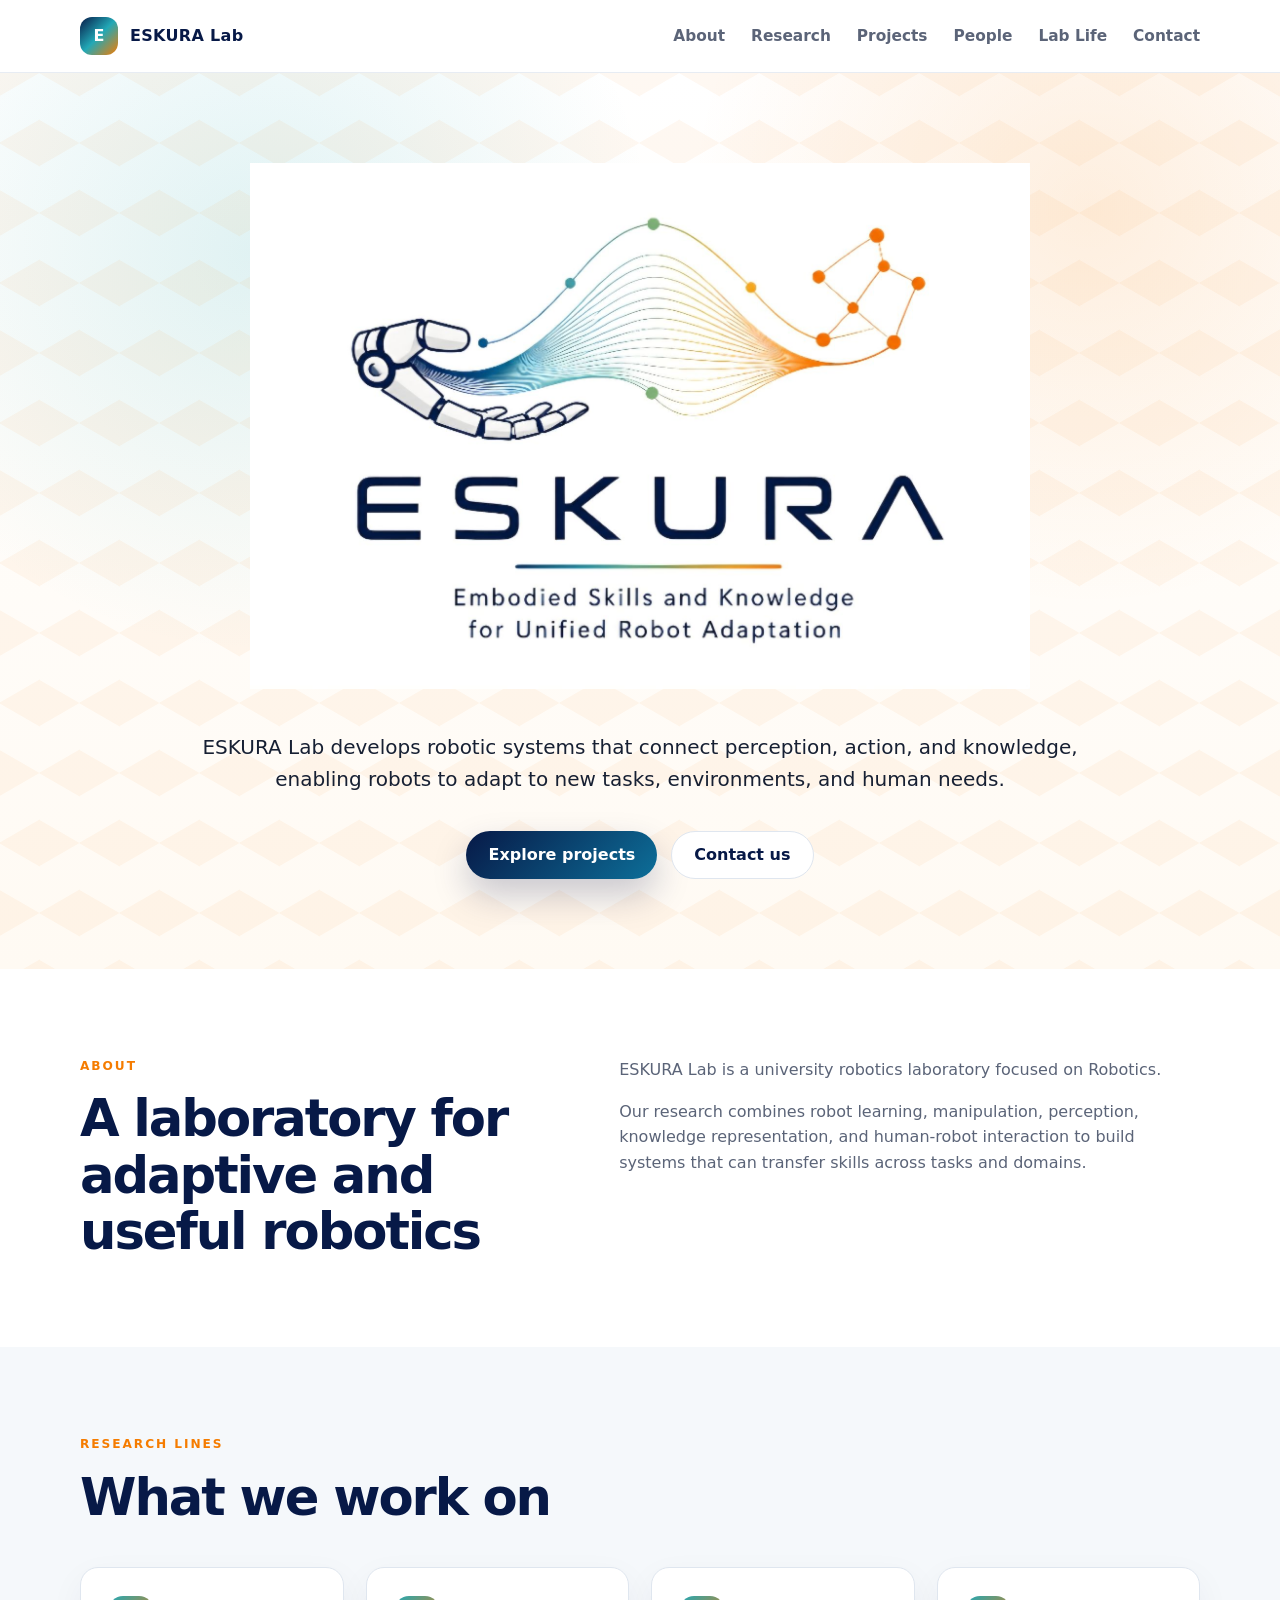
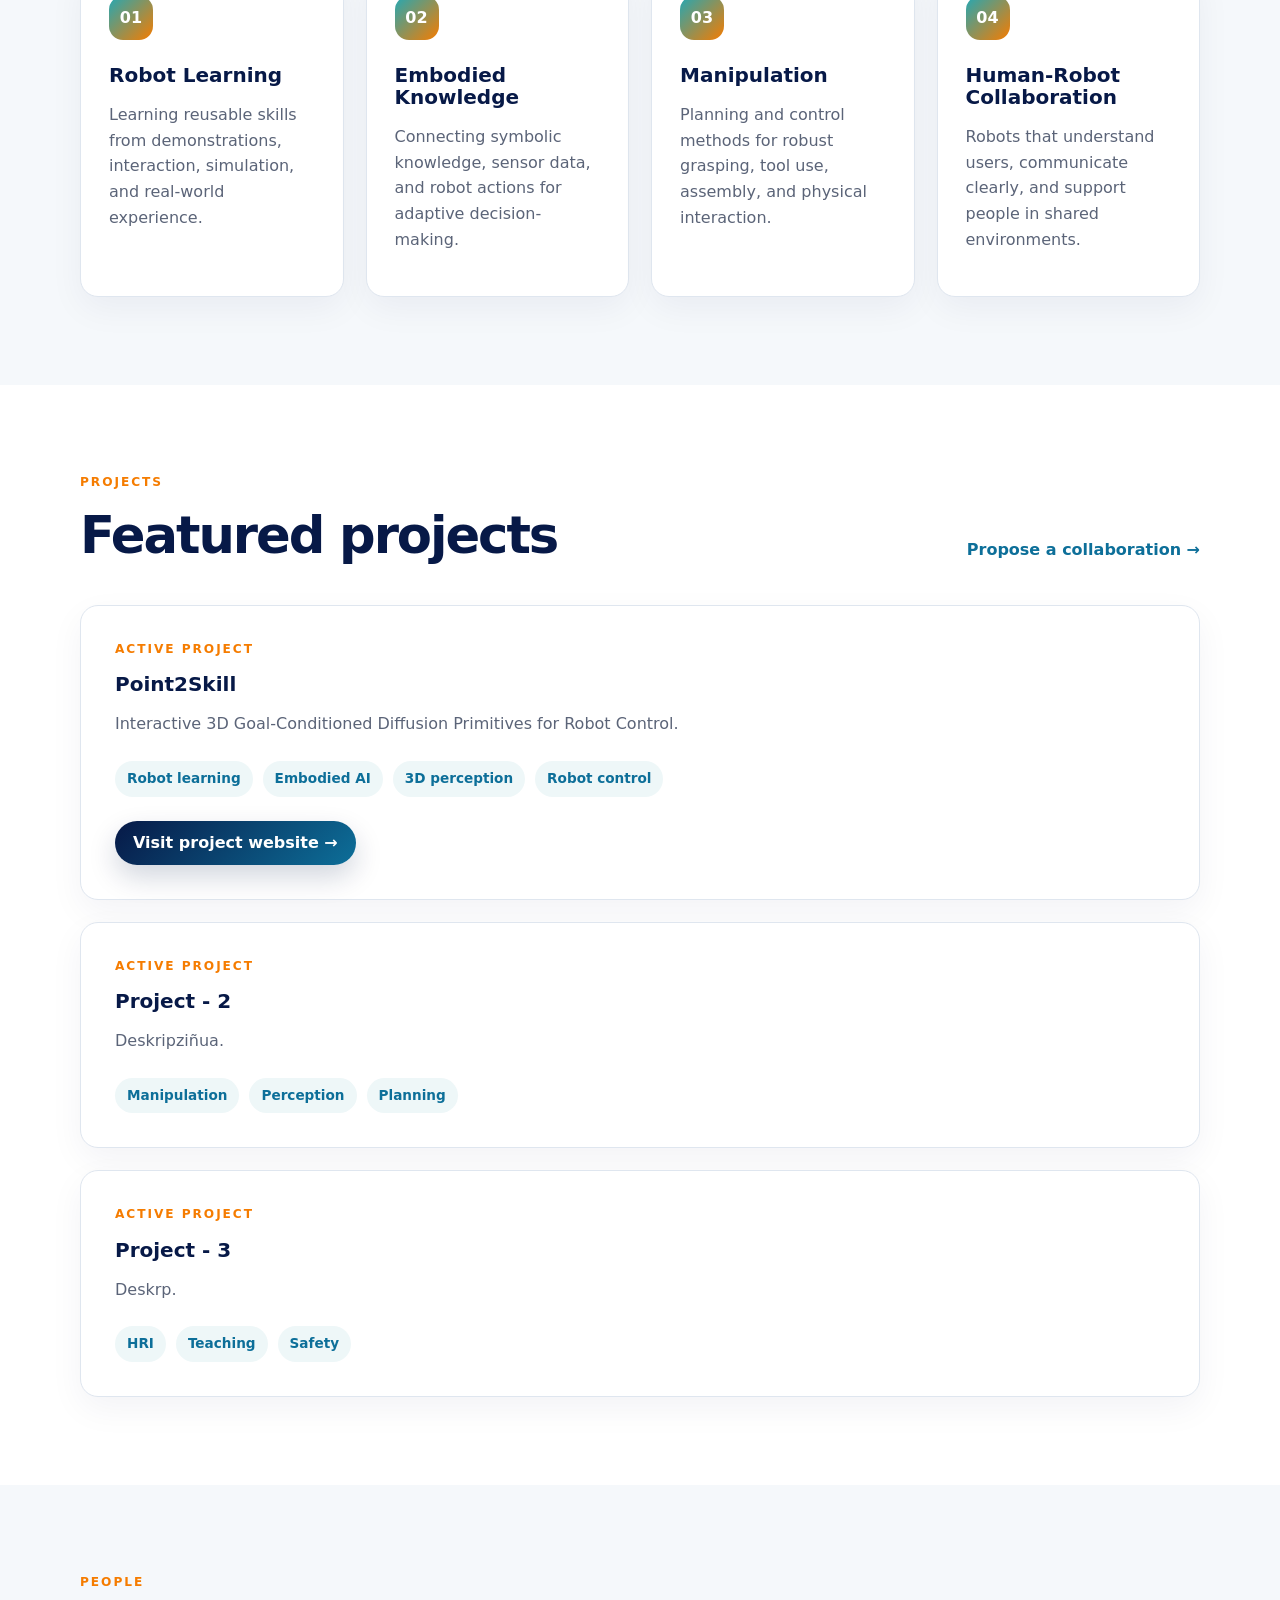
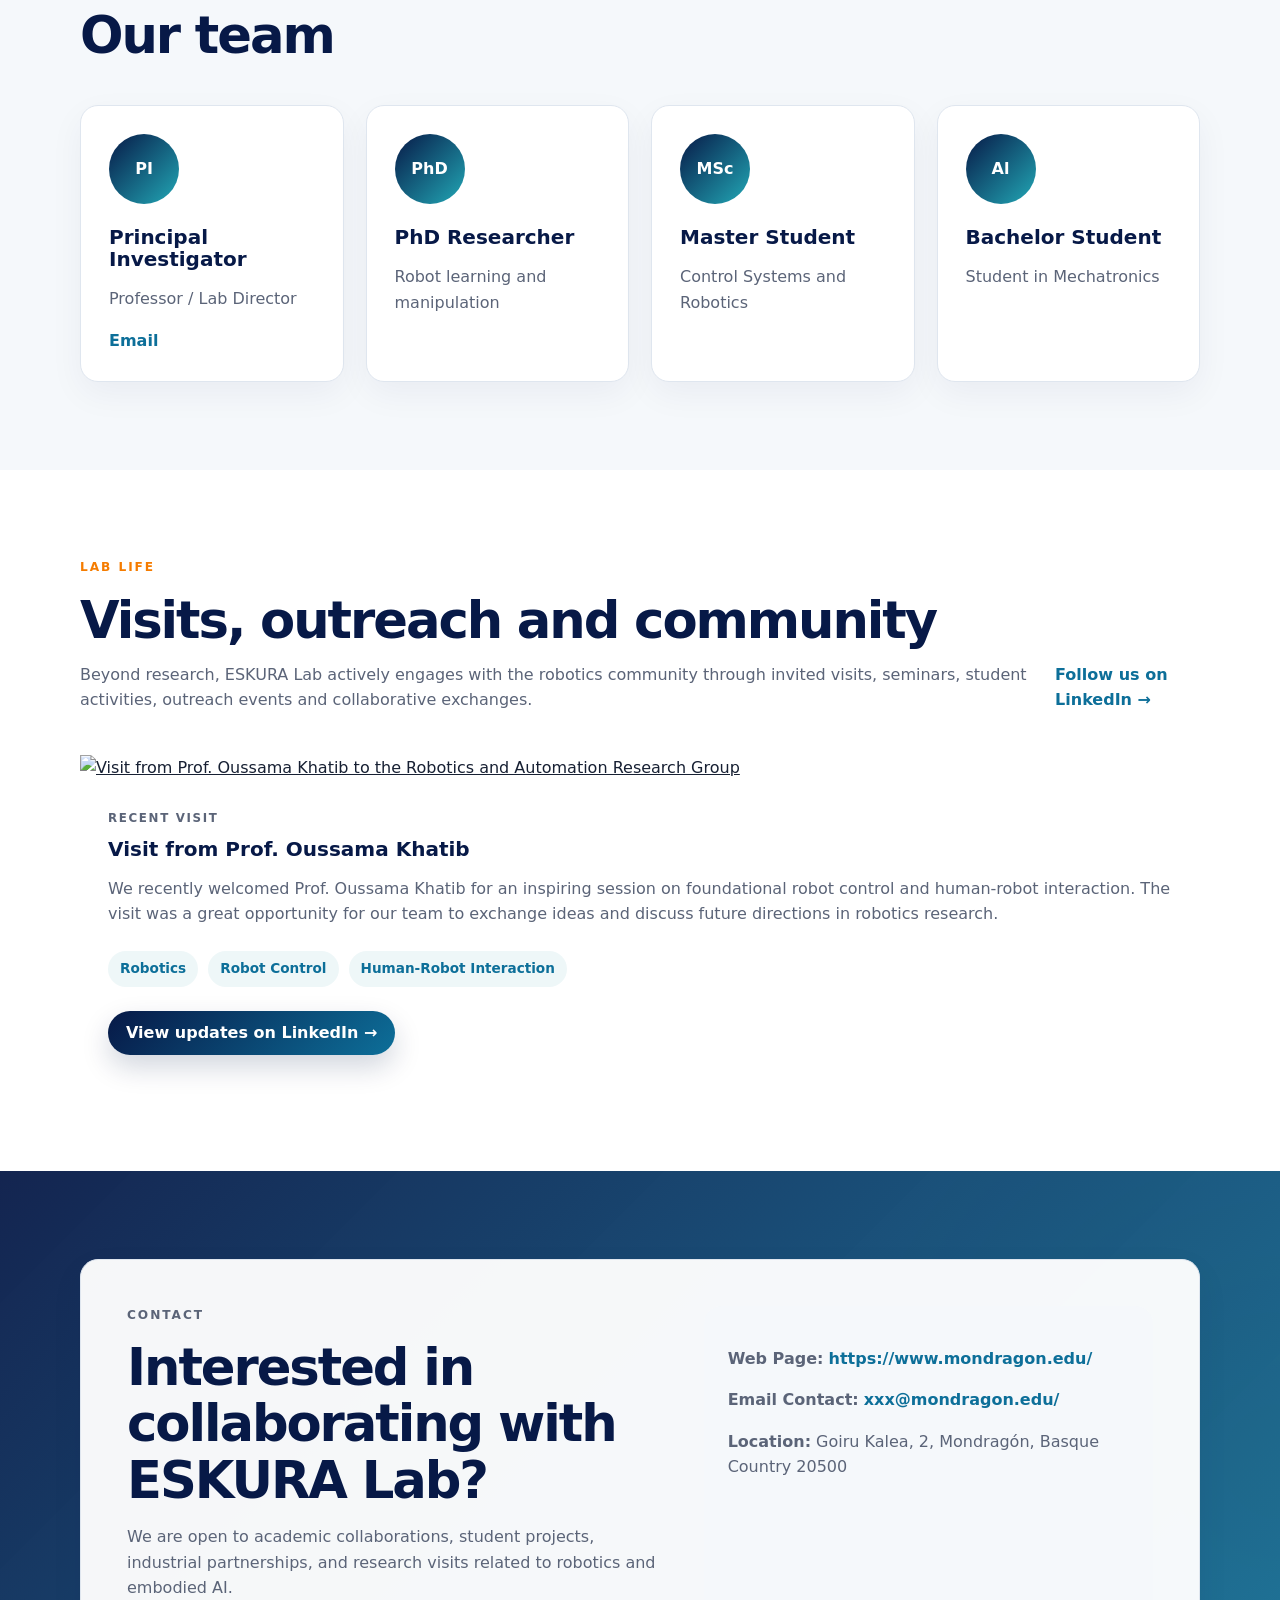
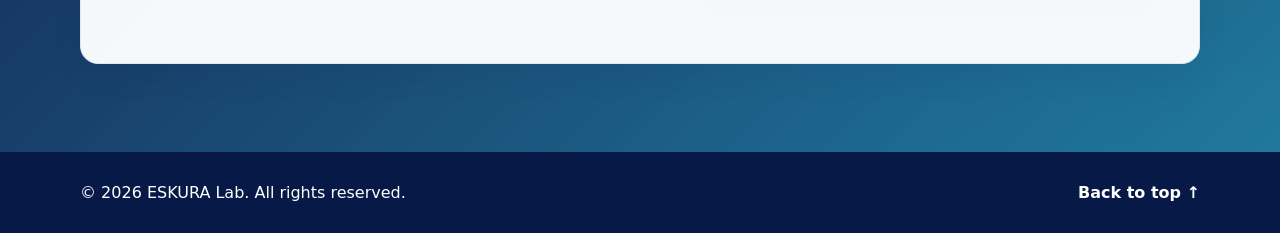
==== index.html @ 1ae25f6d "Update index.html" ====
<!DOCTYPE html>
<html lang="en">
<head>
  <meta charset="UTF-8" />
  <meta name="viewport" content="width=device-width, initial-scale=1.0" />
  <meta name="description" content="ESKURA Lab — Embodied Skills and Knowledge for Unified Robot Adaptation." />
  <title>ESKURA Lab | Robotics Research Laboratory</title>
  <link rel="icon" href="assets/img/eskura-logo.jpeg" />
  <link rel="stylesheet" href="assets/css/styles.css" />
</head>
<body>
  <header class="site-header">
    <nav class="navbar" aria-label="Main navigation">
      <a class="brand" href="#home" aria-label="ESKURA Lab home">
        <span class="brand-mark">E</span>
        <span>ESKURA Lab</span>
      </a>

      <button class="nav-toggle" type="button" aria-expanded="false" aria-controls="nav-menu">
        <span class="sr-only">Open navigation menu</span>
        <span></span>
        <span></span>
        <span></span>
      </button>

      <ul class="nav-menu" id="nav-menu">
        <li><a href="#about">About</a></li>
        <li><a href="#research">Research</a></li>
        <li><a href="#projects">Projects</a></li>
        <li><a href="#people">People</a></li>
        <li><a href="#lab-life">Lab Life</a></li>
        <li><a href="#contact">Contact</a></li>
      </ul>
    </nav>
  </header>

  <main id="home">
    <section class="hero hero-rail-style">
  <div class="container hero-rail-content">
    <div class="hero-main-logo" aria-label="ESKURA Lab logo">
      <img 
        src="assets/img/eskura-logo.jpeg" 
        alt="ESKURA Lab — Embodied Skills and Knowledge for Unified Robot Adaptation" 
      />
    </div>

    <p class="hero-description hero-description-centered">
      ESKURA Lab develops robotic systems that connect perception, action, and knowledge,
      enabling robots to adapt to new tasks, environments, and human needs.
    </p>

    <div class="hero-actions hero-actions-centered">
      <a class="button primary" href="#projects">Explore projects</a>
      <a class="button secondary" href="#contact">Contact us</a>
    </div>
  </div>
</section>

    <section id="about" class="section-padding">
      <div class="container two-column">
        <div>
          <p class="section-kicker">About</p>
          <h2>A laboratory for adaptive and useful robotics</h2>
        </div>
        <div class="section-copy">
          <p>
            ESKURA Lab is a university robotics laboratory focused on Robotics.
          </p>
          <p>
            Our research combines robot learning, manipulation, perception, knowledge representation,
            and human-robot interaction to build systems that can transfer skills across tasks and domains.
          </p>
        </div>
      </div>
    </section>

    <section id="research" class="section-padding section-muted">
      <div class="container">
        <div class="section-heading">
          <p class="section-kicker">Research lines</p>
          <h2>What we work on</h2>
        </div>

        <div class="cards grid-4">
          <article class="card">
            <div class="card-icon">01</div>
            <h3>Robot Learning</h3>
            <p>Learning reusable skills from demonstrations, interaction, simulation, and real-world experience.</p>
          </article>
          <article class="card">
            <div class="card-icon">02</div>
            <h3>Embodied Knowledge</h3>
            <p>Connecting symbolic knowledge, sensor data, and robot actions for adaptive decision-making.</p>
          </article>
          <article class="card">
            <div class="card-icon">03</div>
            <h3>Manipulation</h3>
            <p>Planning and control methods for robust grasping, tool use, assembly, and physical interaction.</p>
          </article>
          <article class="card">
            <div class="card-icon">04</div>
            <h3>Human-Robot Collaboration</h3>
            <p>Robots that understand users, communicate clearly, and support people in shared environments.</p>
          </article>
        </div>
      </div>
    </section>

    <section id="projects" class="section-padding">
      <div class="container">
        <div class="section-heading split-heading">
          <div>
            <p class="section-kicker">Projects</p>
            <h2>Featured projects</h2>
          </div>
          <a class="text-link" href="mailto:your-email@your-university.edu">Propose a collaboration →</a>
        </div>

        <div class="project-list">
        <article class="project-card">
          <div class="project-meta">Active project</div>
        
          <h3>Point2Skill</h3>
        
          <p>
            Interactive 3D Goal-Conditioned Diffusion Primitives for Robot Control.
          </p>
        
          <ul class="tag-list" aria-label="Project tags">
            <li>Robot learning</li>
            <li>Embodied AI</li>
            <li>3D perception</li>
            <li>Robot control</li>
          </ul>
        
          <div class="project-actions">
            <a 
              class="project-link" 
              href="https://point2skill.github.io/Point2Skill-web/" 
              target="_blank" 
              rel="noopener noreferrer"
            >
              Visit project website →
            </a>
          </div>
</article>

          <article class="project-card">
            <div class="project-meta">Active Project</div>
            <h3>Project - 2</h3>
            <p>
              Deskripziñua.
            </p>
            <ul class="tag-list" aria-label="Project tags">
              <li>Manipulation</li>
              <li>Perception</li>
              <li>Planning</li>
            </ul>
          </article>

          <article class="project-card">
            <div class="project-meta">Active Project</div>
            <h3>Project - 3 </h3>
            <p>
              Deskrp.
            </p>
            <ul class="tag-list" aria-label="Project tags">
              <li>HRI</li>
              <li>Teaching</li>
              <li>Safety</li>
            </ul>
          </article>
        </div>
      </div>
    </section>

    <section id="people" class="section-padding section-muted">
      <div class="container">
        <div class="section-heading">
          <p class="section-kicker">People</p>
          <h2>Our team</h2>
          <p class="section-intro">
          </p>
        </div>

        <div class="people-grid">
          <article class="person-card">
            <div class="avatar" aria-hidden="true">PI</div>
            <h3>Principal Investigator</h3>
            <p>Professor / Lab Director</p>
            <a href="mailto:your-email@your-university.edu">Email</a>
          </article>
          <article class="person-card">
            <div class="avatar" aria-hidden="true">PhD</div>
            <h3>PhD Researcher</h3>
            <p>Robot learning and manipulation</p>
          </article>
          <article class="person-card">
            <div class="avatar" aria-hidden="true">MSc</div>
            <h3>Master Student</h3>
            <p> Control Systems and Robotics </p>
          </article>
          <article class="person-card">
            <div class="avatar" aria-hidden="true">Al</div>
            <h3>Bachelor Student</h3>
            <p> Student in Mechatronics </p>
          </article>
        </div>
      </div>
    </section>
<section id="lab-life" class="section-padding">
  <div class="container">
    <div class="section-heading split-heading">
      <div>
        <p class="section-kicker">Lab Life</p>
        <h2>Visits, outreach and community</h2>
        <p class="section-intro">
          Beyond research, ESKURA Lab actively engages with the robotics community
          through invited visits, seminars, student activities, outreach events and
          collaborative exchanges.
        </p>
      </div>

      <a 
        class="text-link" 
        href="https://www.linkedin.com/company/robotics-and-automation-research-group-mondragon-university/" 
        target="_blank" 
        rel="noopener noreferrer"
      >
        Follow us on LinkedIn →
      </a>
    </div>

    <article class="lab-life-single-card">
      <a 
        class="lab-life-single-image" 
        href="https://www.linkedin.com/company/robotics-and-automation-research-group-mondragon-university/" 
        target="_blank" 
        rel="noopener noreferrer"
        aria-label="Open Robotics and Automation Research Group on LinkedIn"
      >
        <img 
          src="assets/img/lab-life/oussama-khatib-visit.jpg" 
          alt="Visit from Prof. Oussama Khatib to the Robotics and Automation Research Group"
        />
      </a>

      <div class="lab-life-content">
        <p class="lab-life-date">Recent visit</p>
        <h3>Visit from Prof. Oussama Khatib</h3>
        <p>
          We recently welcomed Prof. Oussama Khatib for an inspiring session on
          foundational robot control and human-robot interaction. The visit was a great
          opportunity for our team to exchange ideas and discuss future directions in
          robotics research.
        </p>

        <ul class="tag-list">
          <li>Robotics</li>
          <li>Robot Control</li>
          <li>Human-Robot Interaction</li>
        </ul>

        <div class="project-actions">
          <a 
            class="project-link" 
            href="https://www.linkedin.com/company/robotics-and-automation-research-group-mondragon-university/" 
            target="_blank" 
            rel="noopener noreferrer"
          >
            View updates on LinkedIn →
          </a>
        </div>
      </div>
    </article>
  </div>
</section>

    
    <section id="contact" class="section-padding contact-section">
      <div class="container contact-card">
        <div>
          <p class="section-kicker">Contact</p>
          <h2>Interested in collaborating with ESKURA Lab?</h2>
          <p>
            We are open to academic collaborations, student projects, industrial partnerships,
            and research visits related to robotics and embodied AI.
          </p>
        </div>
        <div class="contact-details">
          <p><strong>Web Page:</strong> <a href="https://www.mondragon.edu/">https://www.mondragon.edu/</a></p>
           <p><strong>Email Contact:</strong> <a href=" xxx@mondragon.edu"> xxx@mondragon.edu/</a></p>
          <p><strong>Location:</strong> Goiru Kalea, 2, Mondragón, Basque Country 20500</p>
        </div>
      </div>
    </section>
  </main>

  <footer class="site-footer">
    <div class="container footer-content">
      <p>© <span id="year"></span> ESKURA Lab. All rights reserved.</p>
      <a href="#home">Back to top ↑</a>
    </div>
  </footer>

  <script src="assets/js/main.js"></script>
</body>
</html>
---- assets/css/styles.css ----
:root {
  --color-navy: #071947;
  --color-blue: #0d6f99;
  --color-teal: #22a8b6;
  --color-orange: #f57c00;
  --color-green: #6da96d;
  --color-text: #172033;
  --color-muted: #5b6478;
  --color-border: #dfe6ef;
  --color-background: #ffffff;
  --color-soft: #f5f8fb;
  --shadow-soft: 0 24px 70px rgba(7, 25, 71, 0.10);
  --radius-large: 28px;
  --radius-medium: 18px;
  --container: 1120px;
}

* {
  box-sizing: border-box;
}

html {
  scroll-behavior: smooth;
}

body {
  margin: 0;
  font-family: Inter, ui-sans-serif, system-ui, -apple-system, BlinkMacSystemFont, "Segoe UI", sans-serif;
  color: var(--color-text);
  background: var(--color-background);
  line-height: 1.6;
}

img {
  max-width: 100%;
  display: block;
}

a {
  color: inherit;
}

.container {
  width: min(100% - 40px, var(--container));
  margin-inline: auto;
}

.section-padding {
  padding: 88px 0;
}

.site-header {
  position: sticky;
  top: 0;
  z-index: 50;
  background: rgba(255, 255, 255, 0.88);
  backdrop-filter: blur(16px);
  border-bottom: 1px solid rgba(223, 230, 239, 0.75);
}

.navbar {
  width: min(100% - 40px, var(--container));
  margin-inline: auto;
  min-height: 72px;
  display: flex;
  align-items: center;
  justify-content: space-between;
  gap: 24px;
}

.brand {
  display: inline-flex;
  align-items: center;
  gap: 12px;
  text-decoration: none;
  color: var(--color-navy);
  font-weight: 800;
  letter-spacing: 0.02em;
}

.brand-mark {
  width: 38px;
  height: 38px;
  border-radius: 12px;
  display: inline-grid;
  place-items: center;
  color: #fff;
  background: linear-gradient(135deg, var(--color-navy), var(--color-teal), var(--color-orange));
  font-weight: 900;
}

.nav-menu {
  display: flex;
  align-items: center;
  gap: 26px;
  list-style: none;
  margin: 0;
  padding: 0;
}

.nav-menu a {
  text-decoration: none;
  color: var(--color-muted);
  font-weight: 650;
  font-size: 0.96rem;
}

.nav-menu a:hover,
.nav-menu a:focus-visible {
  color: var(--color-navy);
}

.nav-toggle {
  display: none;
  width: 44px;
  height: 44px;
  border: 0;
  border-radius: 12px;
  background: var(--color-soft);
  cursor: pointer;
  padding: 10px;
}

.nav-toggle span:not(.sr-only) {
  display: block;
  height: 2px;
  margin: 5px 0;
  background: var(--color-navy);
  border-radius: 999px;
}

.sr-only {
  position: absolute;
  width: 1px;
  height: 1px;
  padding: 0;
  margin: -1px;
  overflow: hidden;
  clip: rect(0, 0, 0, 0);
  white-space: nowrap;
  border: 0;
}

.hero {
  min-height: calc(100vh - 72px);
  display: flex;
  align-items: center;
  background:
    radial-gradient(circle at top right, rgba(245, 124, 0, 0.12), transparent 35%),
    radial-gradient(circle at 15% 20%, rgba(34, 168, 182, 0.14), transparent 30%),
    linear-gradient(180deg, #ffffff 0%, #f8fbfd 100%);
}


.eyebrow,
.section-kicker,
.project-meta {
  margin: 0 0 14px;
  color: var(--color-orange);
  text-transform: uppercase;
  letter-spacing: 0.16em;
  font-size: 0.76rem;
  font-weight: 800;
}

h1,
h2,
h3 {
  color: var(--color-navy);
  line-height: 1.1;
  margin: 0;
}

h1 {
  font-size: clamp(3.4rem, 8vw, 6.4rem);
  letter-spacing: 0.08em;
}

h2 {
  font-size: clamp(2rem, 4vw, 3.2rem);
  letter-spacing: -0.04em;
}

h3 {
  font-size: 1.25rem;
}



.hero-description,
.section-copy,
.section-intro,
.card p,
.project-card p,
.person-card p,
.contact-card p {
  color: var(--color-muted);
}

.hero-description {
  max-width: 650px;
  font-size: 1.08rem;
}

.hero-actions {
  display: flex;
  flex-wrap: wrap;
  gap: 14px;
  margin-top: 32px;
}

.button {
  display: inline-flex;
  align-items: center;
  justify-content: center;
  min-height: 48px;
  padding: 0 22px;
  border-radius: 999px;
  text-decoration: none;
  font-weight: 750;
  transition: transform 160ms ease, box-shadow 160ms ease, background 160ms ease;
}

.button:hover {
  transform: translateY(-2px);
}

.button.primary {
  color: #fff;
  background: linear-gradient(135deg, var(--color-navy), var(--color-blue));
  box-shadow: 0 16px 35px rgba(7, 25, 71, 0.22);
}

.button.secondary {
  color: var(--color-navy);
  background: #fff;
  border: 1px solid var(--color-border);
}

.two-column {
  display: grid;
  grid-template-columns: 0.9fr 1.1fr;
  gap: 64px;
}

.section-copy p:first-child {
  margin-top: 0;
}

.section-muted {
  background: var(--color-soft);
}

.section-heading {
  max-width: 760px;
  margin-bottom: 42px;
}

.section-intro {
  margin: 14px 0 0;
}

.split-heading {
  max-width: none;
  display: flex;
  justify-content: space-between;
  align-items: end;
  gap: 24px;
}

.text-link {
  color: var(--color-blue);
  font-weight: 800;
  text-decoration: none;
}

.cards,
.people-grid {
  display: grid;
  gap: 22px;
}

.grid-4 {
  grid-template-columns: repeat(4, 1fr);
}

.card,
.person-card,
.project-card,
.contact-card {
  border: 1px solid var(--color-border);
  background: #fff;
  border-radius: var(--radius-medium);
  box-shadow: 0 12px 34px rgba(7, 25, 71, 0.05);
}

.card,
.person-card {
  padding: 28px;
}

.card-icon {
  width: 44px;
  height: 44px;
  margin-bottom: 24px;
  border-radius: 14px;
  display: grid;
  place-items: center;
  color: #fff;
  background: linear-gradient(135deg, var(--color-teal), var(--color-orange));
  font-weight: 900;
}

.project-list {
  display: grid;
  gap: 22px;
}

.project-card {
  padding: 34px;
}

.project-card p {
  max-width: 850px;
}

.tag-list {
  display: flex;
  flex-wrap: wrap;
  gap: 10px;
  list-style: none;
  padding: 0;
  margin: 24px 0 0;
}

.tag-list li {
  padding: 7px 12px;
  border-radius: 999px;
  background: #eef7f8;
  color: var(--color-blue);
  font-size: 0.85rem;
  font-weight: 750;
}

.people-grid {
  grid-template-columns: repeat(4, 1fr);
}

.avatar {
  width: 70px;
  height: 70px;
  margin-bottom: 22px;
  border-radius: 50%;
  display: grid;
  place-items: center;
  color: #fff;
  background: linear-gradient(135deg, var(--color-navy), var(--color-teal));
  font-weight: 900;
}

.person-card a,
.contact-details a {
  color: var(--color-blue);
  font-weight: 750;
  text-decoration: none;
}

.contact-section {
  background:
    linear-gradient(135deg, rgba(7, 25, 71, 0.95), rgba(13, 111, 153, 0.92)),
    radial-gradient(circle at right, rgba(245, 124, 0, 0.45), transparent 35%);
}

.contact-card {
  display: grid;
  grid-template-columns: 1fr 0.85fr;
  gap: 48px;
  padding: 46px;
  background: rgba(255, 255, 255, 0.96);
}

.contact-details {
  padding: 24px;
  border-radius: 18px;
  background: var(--color-soft);
}

.site-footer {
  padding: 28px 0;
  color: #fff;
  background: var(--color-navy);
}

.footer-content {
  display: flex;
  align-items: center;
  justify-content: space-between;
  gap: 18px;
}

.footer-content p {
  margin: 0;
}

.footer-content a {
  color: #fff;
  text-decoration: none;
  font-weight: 750;
}

@media (max-width: 920px) {
  .hero-content,
  .two-column,
  .contact-card {
    grid-template-columns: 1fr;
  }

  .grid-4,
  .people-grid {
    grid-template-columns: repeat(2, 1fr);
  }

  .split-heading {
    align-items: start;
    flex-direction: column;
  }
}

@media (max-width: 720px) {
  .section-padding {
    padding: 64px 0;
  }

  .nav-toggle {
    display: block;
  }

  .nav-menu {
    position: absolute;
    top: 72px;
    left: 20px;
    right: 20px;
    display: none;
    flex-direction: column;
    align-items: stretch;
    gap: 0;
    padding: 14px;
    background: #fff;
    border: 1px solid var(--color-border);
    border-radius: 18px;
    box-shadow: var(--shadow-soft);
  }

  .nav-menu.is-open {
    display: flex;
  }

  .nav-menu a {
    display: block;
    padding: 12px;
  }

  .hero {
    min-height: auto;
  }

  .hero-logo {
    padding: 16px;
  }

  .grid-4,
  .people-grid {
    grid-template-columns: 1fr;
  }

  .footer-content {
    align-items: flex-start;
    flex-direction: column;
  }
}
.lab-life-grid {
  display: grid;
  grid-template-columns: 1.25fr 0.85fr;
  gap: 22px;
}

.lab-life-card {
  overflow: hidden;
  border: 1px solid var(--color-border);
  background: #fff;
  border-radius: var(--radius-medium);
  box-shadow: 0 12px 34px rgba(7, 25, 71, 0.05);
}

.lab-life-card.featured {
  grid-row: span 2;
}

.lab-life-image {
  aspect-ratio: 16 / 10;
  overflow: hidden;
  background: var(--color-soft);
}

.lab-life-card.featured .lab-life-image {
  aspect-ratio: 16 / 9;
}

.lab-life-image img {
  width: 100%;
  height: 100%;
  object-fit: cover;
}

.lab-life-content {
  padding: 28px;
}

.lab-life-date {
  margin: 0 0 10px;
  color: var(--color-orange);
  text-transform: uppercase;
  letter-spacing: 0.14em;
  font-size: 0.74rem;
  font-weight: 800;
}

.lab-life-content h3 {
  margin-bottom: 12px;
}

.lab-life-content p {
  color: var(--color-muted);
}

@media (max-width: 920px) {
  .lab-life-grid {
    grid-template-columns: 1fr;
  }

  .lab-life-card.featured {
    grid-row: auto;
  }
}
.project-actions {
  margin-top: 24px;
}

.project-link {
  display: inline-flex;
  align-items: center;
  justify-content: center;
  min-height: 44px;
  padding: 0 18px;
  border-radius: 999px;
  color: #fff;
  background: linear-gradient(135deg, var(--color-navy), var(--color-blue));
  text-decoration: none;
  font-weight: 800;
  box-shadow: 0 12px 28px rgba(7, 25, 71, 0.18);
  transition: transform 160ms ease, box-shadow 160ms ease;
}

.project-link:hover {
  transform: translateY(-2px);
  box-shadow: 0 16px 34px rgba(7, 25, 71, 0.24);
}
.hero-rail-style {
  min-height: calc(100vh - 72px);
  display: flex;
  align-items: center;
  text-align: center;
  background:
    radial-gradient(circle at 20% 20%, rgba(34, 168, 182, 0.14), transparent 32%),
    radial-gradient(circle at 85% 15%, rgba(245, 124, 0, 0.12), transparent 30%),
    linear-gradient(180deg, #ffffff 0%, #fffaf3 100%);
  overflow: hidden;
  position: relative;
}

.hero-rail-style::before {
  content: "";
  position: absolute;
  inset: 0;
  opacity: 0.32;
  background-image:
    linear-gradient(30deg, rgba(245, 124, 0, 0.16) 12%, transparent 12.5%, transparent 87%, rgba(245, 124, 0, 0.16) 87.5%, rgba(245, 124, 0, 0.16)),
    linear-gradient(150deg, rgba(245, 124, 0, 0.16) 12%, transparent 12.5%, transparent 87%, rgba(245, 124, 0, 0.16) 87.5%, rgba(245, 124, 0, 0.16)),
    linear-gradient(30deg, rgba(245, 124, 0, 0.16) 12%, transparent 12.5%, transparent 87%, rgba(245, 124, 0, 0.16) 87.5%, rgba(245, 124, 0, 0.16)),
    linear-gradient(150deg, rgba(245, 124, 0, 0.16) 12%, transparent 12.5%, transparent 87%, rgba(245, 124, 0, 0.16) 87.5%, rgba(245, 124, 0, 0.16));
  background-size: 80px 140px;
  background-position:
    0 0,
    0 0,
    40px 70px,
    40px 70px;
  pointer-events: none;
}

.hero-rail-content {
  position: relative;
  z-index: 1;
  padding: 90px 0;
}

.hero-main-logo {
  max-width: 780px;
  margin: 0 auto 42px;
}

.hero-main-logo img {
  width: 100%;
  height: auto;
  margin-inline: auto;
  border-radius: 0;
}

.hero-tagline {
  margin: 0 auto 18px;
  max-width: 900px;
  color: var(--color-navy);
  font-size: clamp(1.45rem, 3vw, 2.35rem);
  line-height: 1.2;
  font-weight: 850;
  letter-spacing: -0.03em;
}

.hero-description-centered {
  max-width: 920px;
  margin: 0 auto;
  color: var(--color-text);
  font-size: clamp(1.05rem, 1.7vw, 1.25rem);
}

.hero-actions-centered {
  justify-content: center;
  margin-top: 36px;
}

@media (max-width: 720px) {
  .hero-rail-content {
    padding: 70px 0;
  }

  .hero-main-logo {
    max-width: 92%;
    margin-bottom: 30px;
  }

  .hero-tagline {
    font-size: 1.55rem;
  }
}
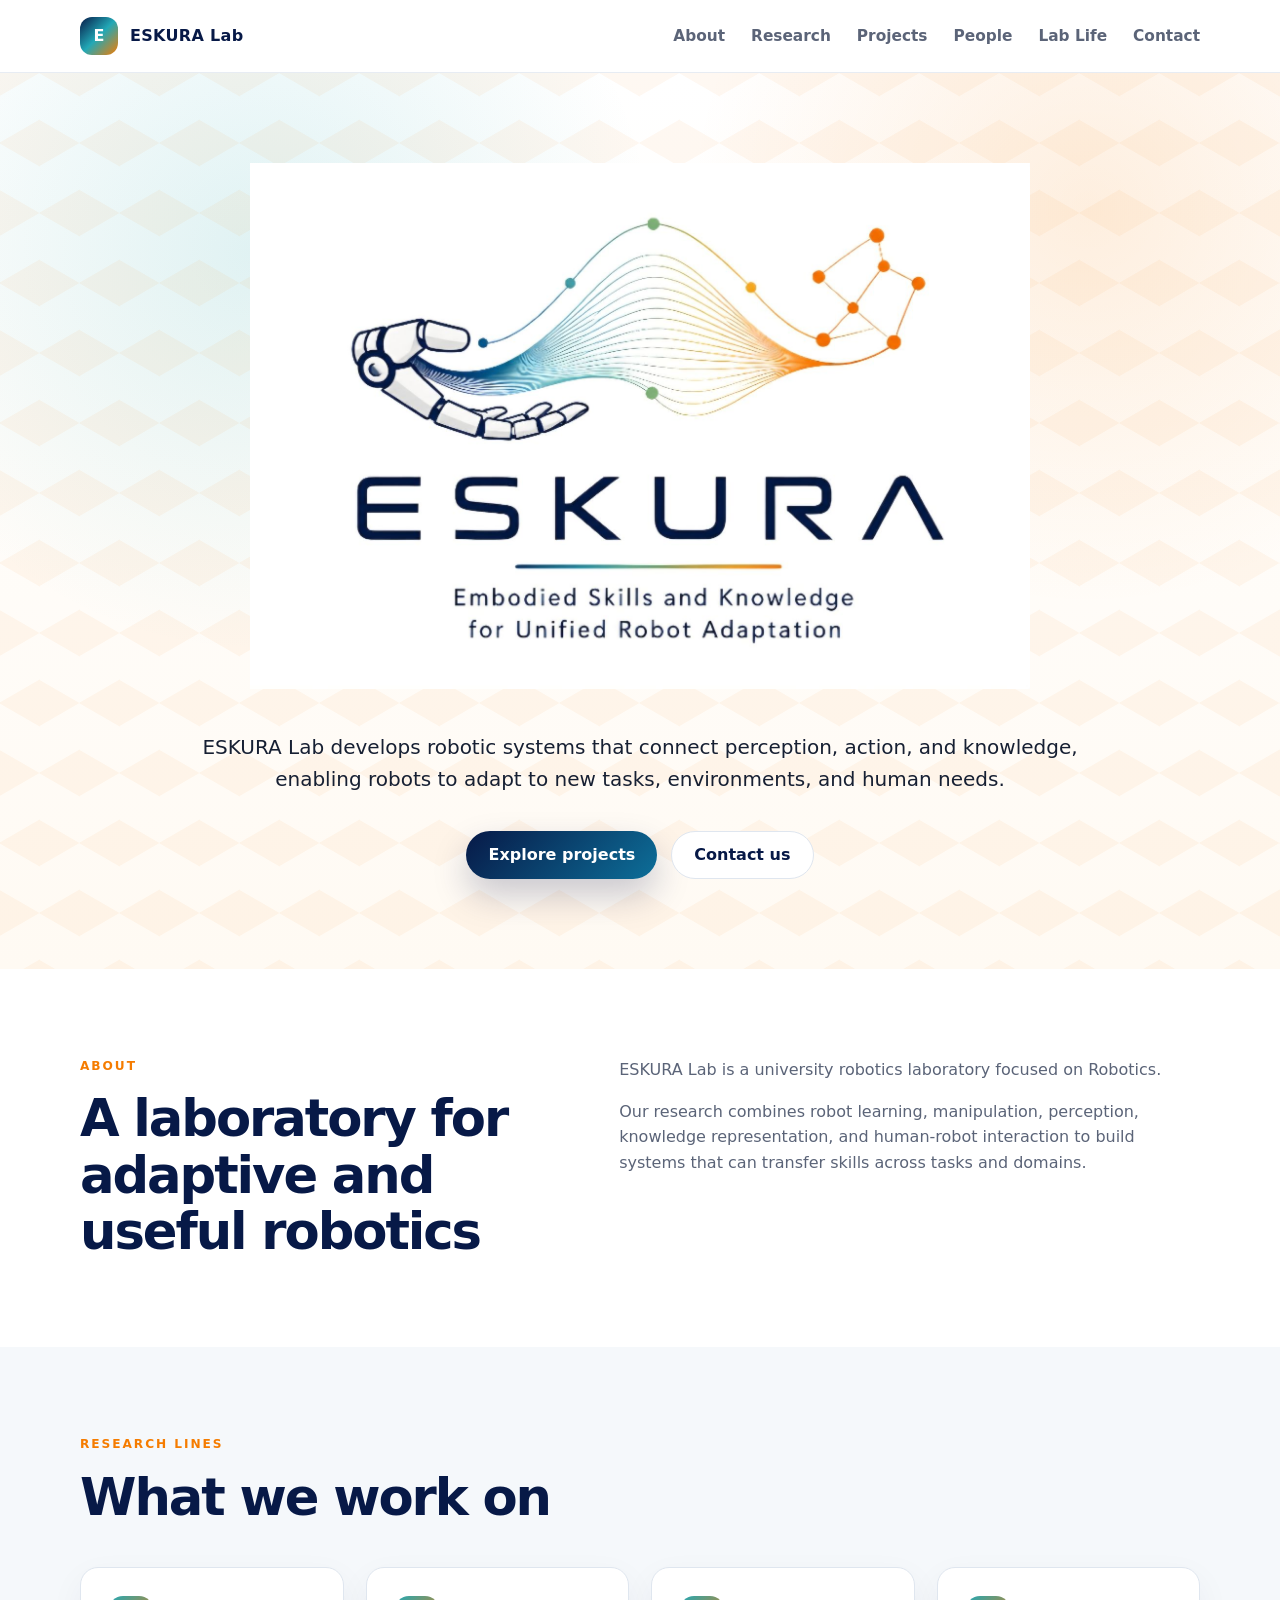
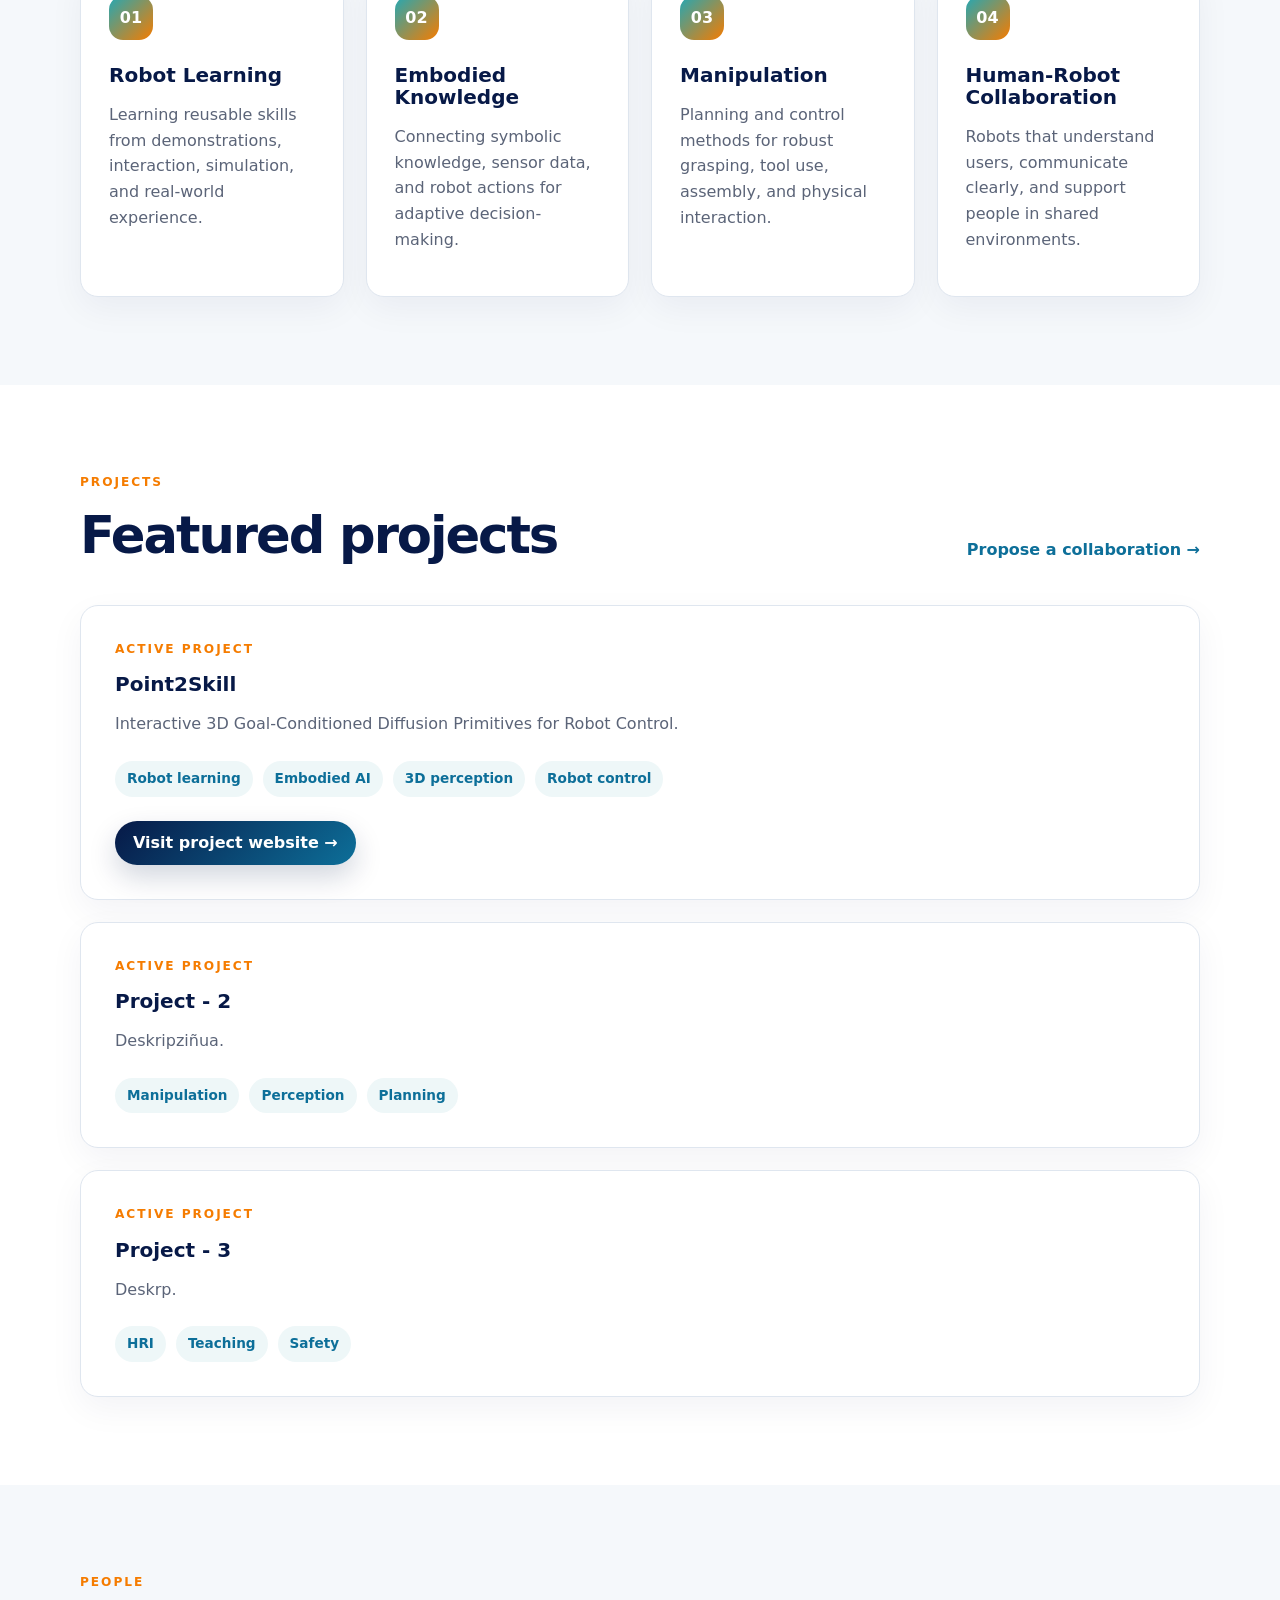
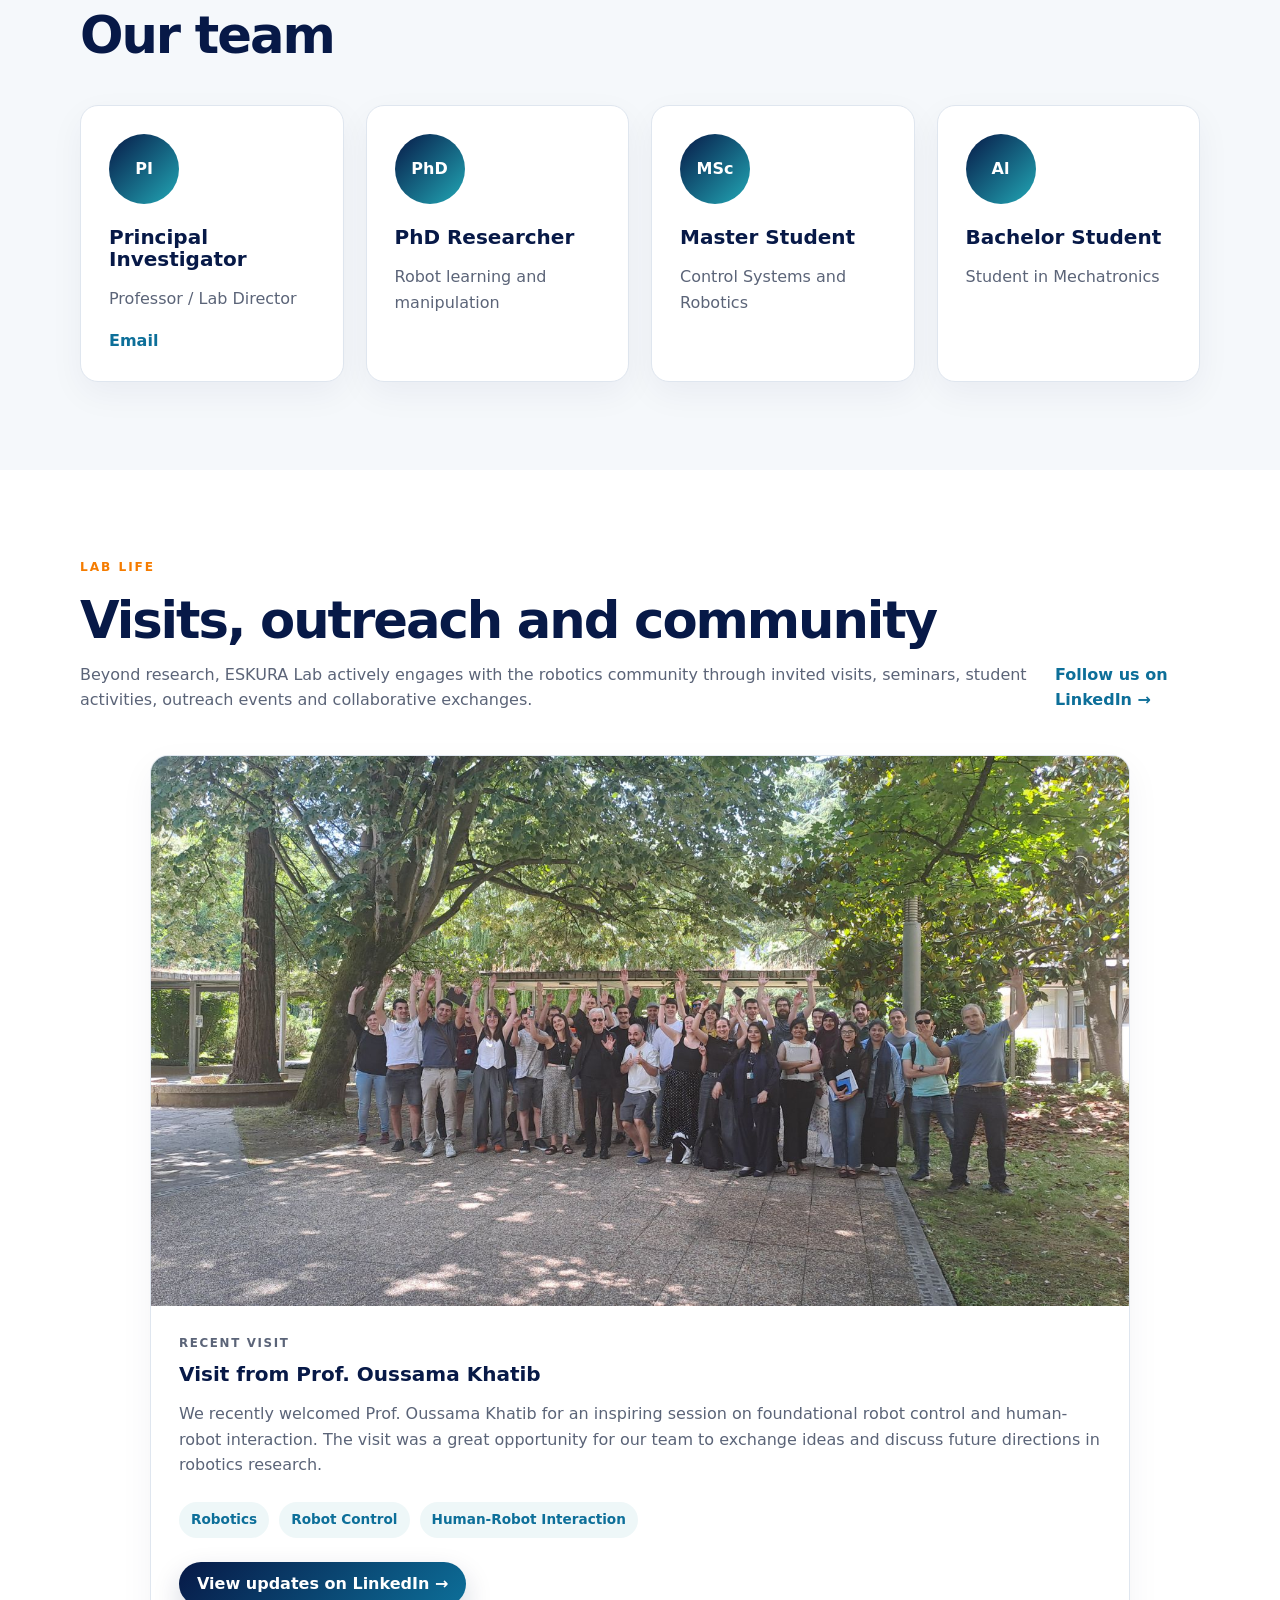
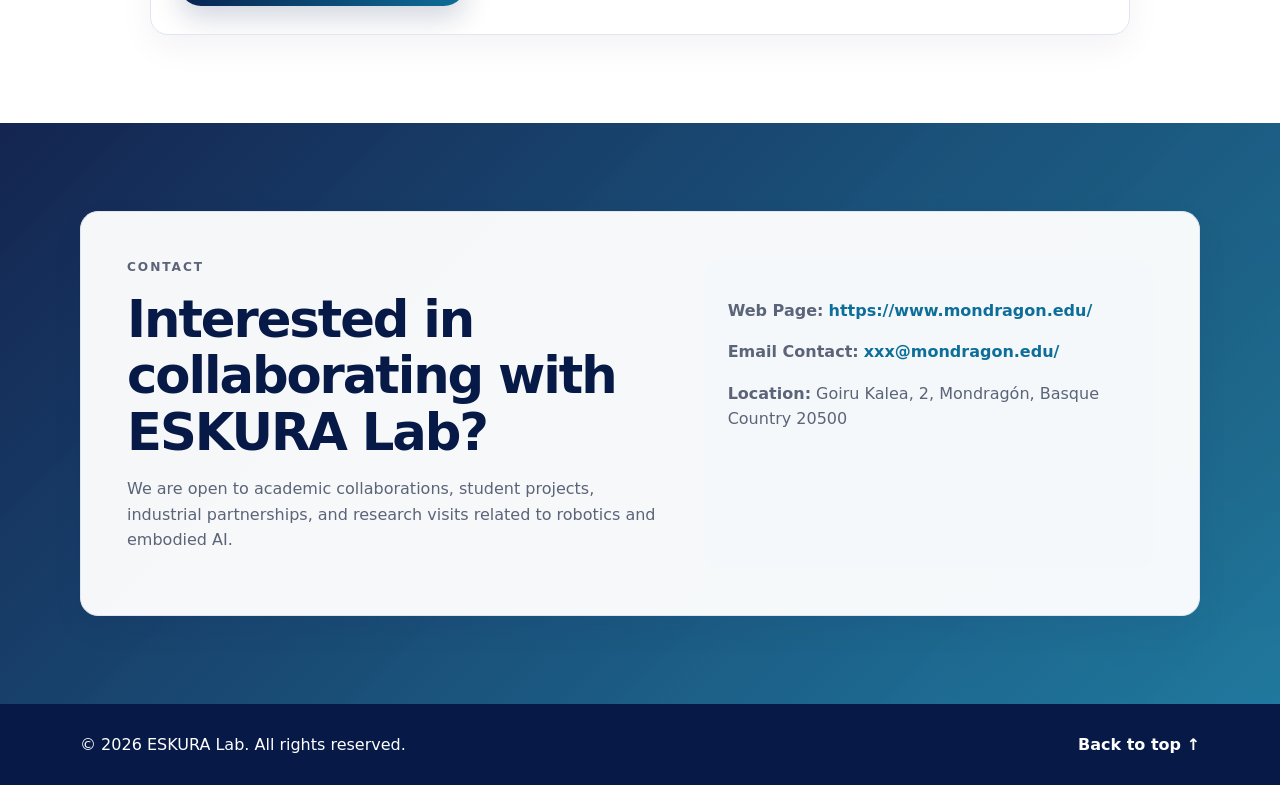
==== commit 056834f7: "Update index.html" ====
--- a/index.html
+++ b/index.html
@@ -240,7 +240,7 @@
         aria-label="Open Robotics and Automation Research Group on LinkedIn"
       >
         <img 
-          src="assets/img/lab-life/oussama-khatib-visit.jpg" 
+          src="assets/img/lab-life/oussama-khatib-visit.jpeg" 
           alt="Visit from Prof. Oussama Khatib to the Robotics and Automation Research Group"
         />
       </a>
--- a/assets/css/styles.css
+++ b/assets/css/styles.css
@@ -651,3 +651,30 @@
     font-size: 1.55rem;
   }
 }
+.lab-life-single-card {
+  overflow: hidden;
+  max-width: 980px;
+  margin: 0 auto;
+  border: 1px solid var(--color-border);
+  background: #fff;
+  border-radius: var(--radius-medium);
+  box-shadow: 0 12px 34px rgba(7, 25, 71, 0.05);
+}
+
+.lab-life-single-image {
+  display: block;
+  aspect-ratio: 16 / 9;
+  overflow: hidden;
+  background: var(--color-soft);
+}
+
+.lab-life-single-image img {
+  width: 100%;
+  height: 100%;
+  object-fit: cover;
+  transition: transform 180ms ease;
+}
+
+.lab-life-single-card:hover .lab-life-single-image img {
+  transform: scale(1.03);
+}
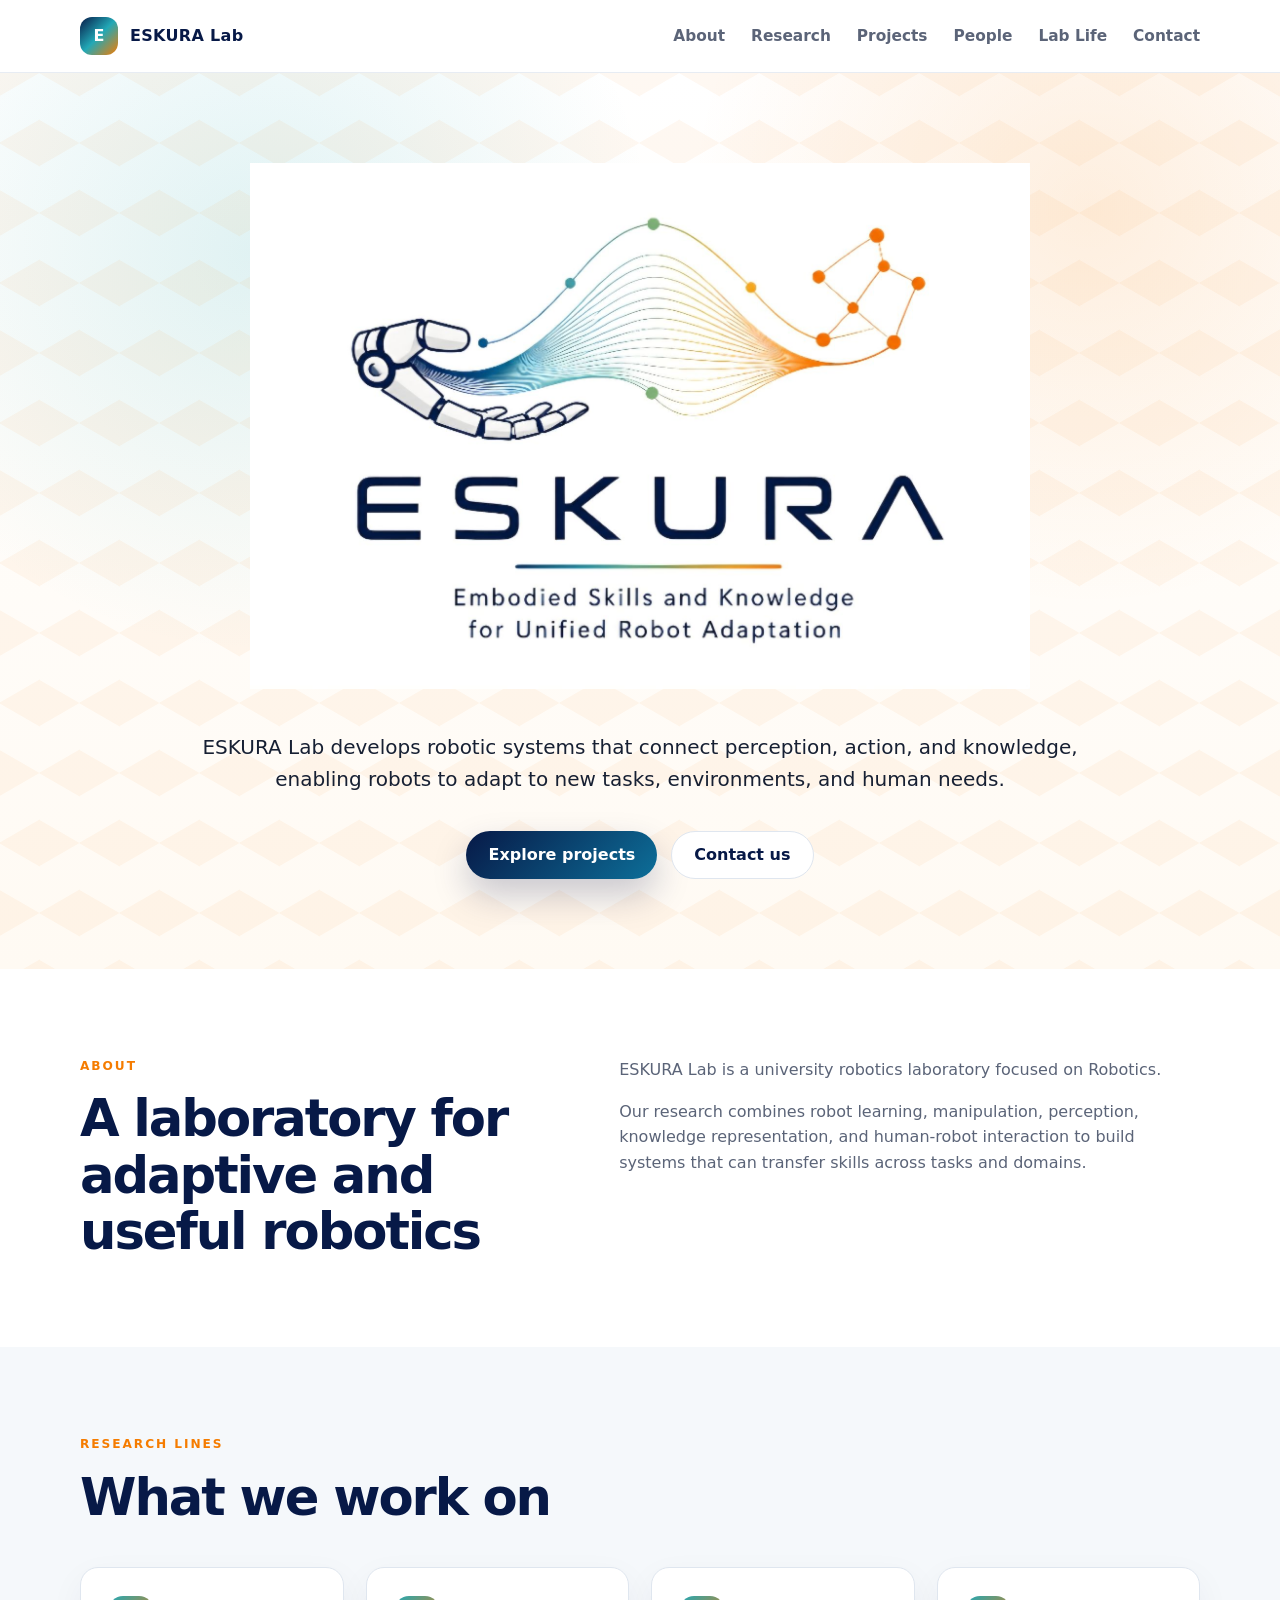
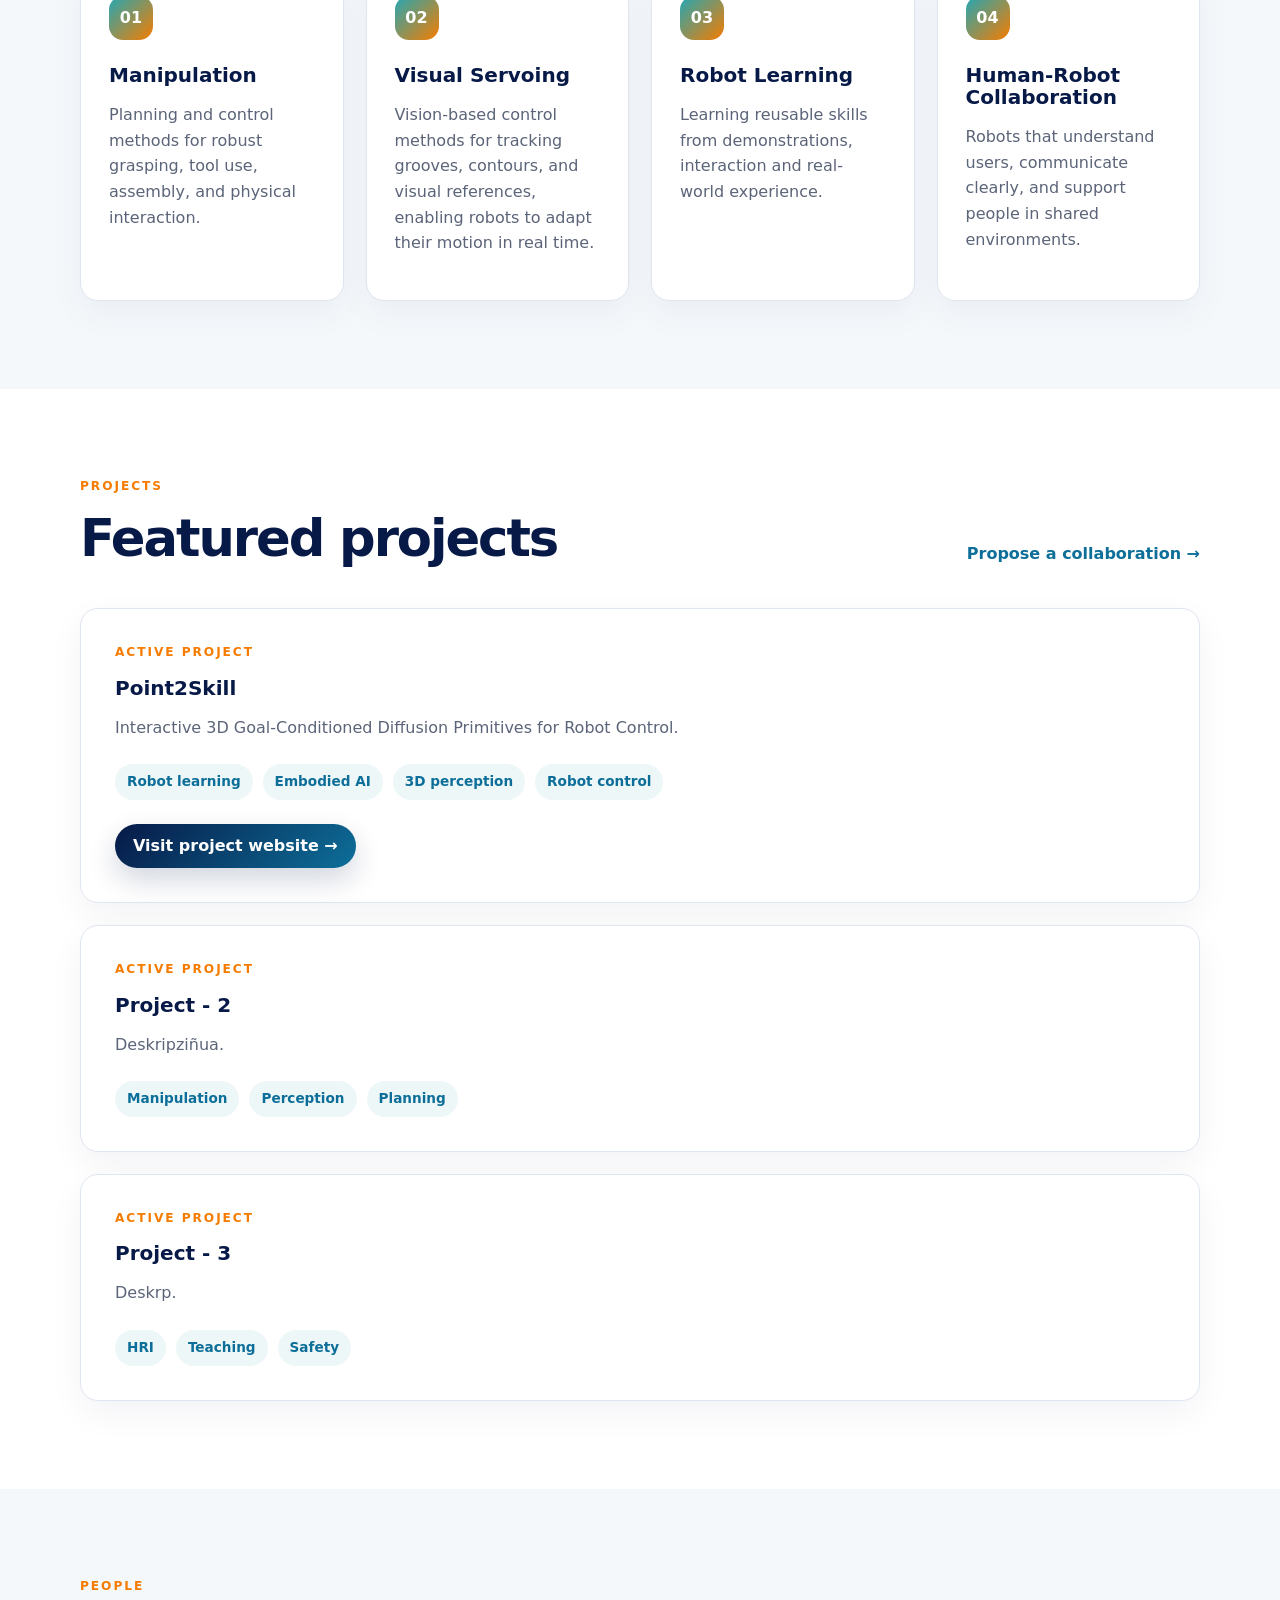
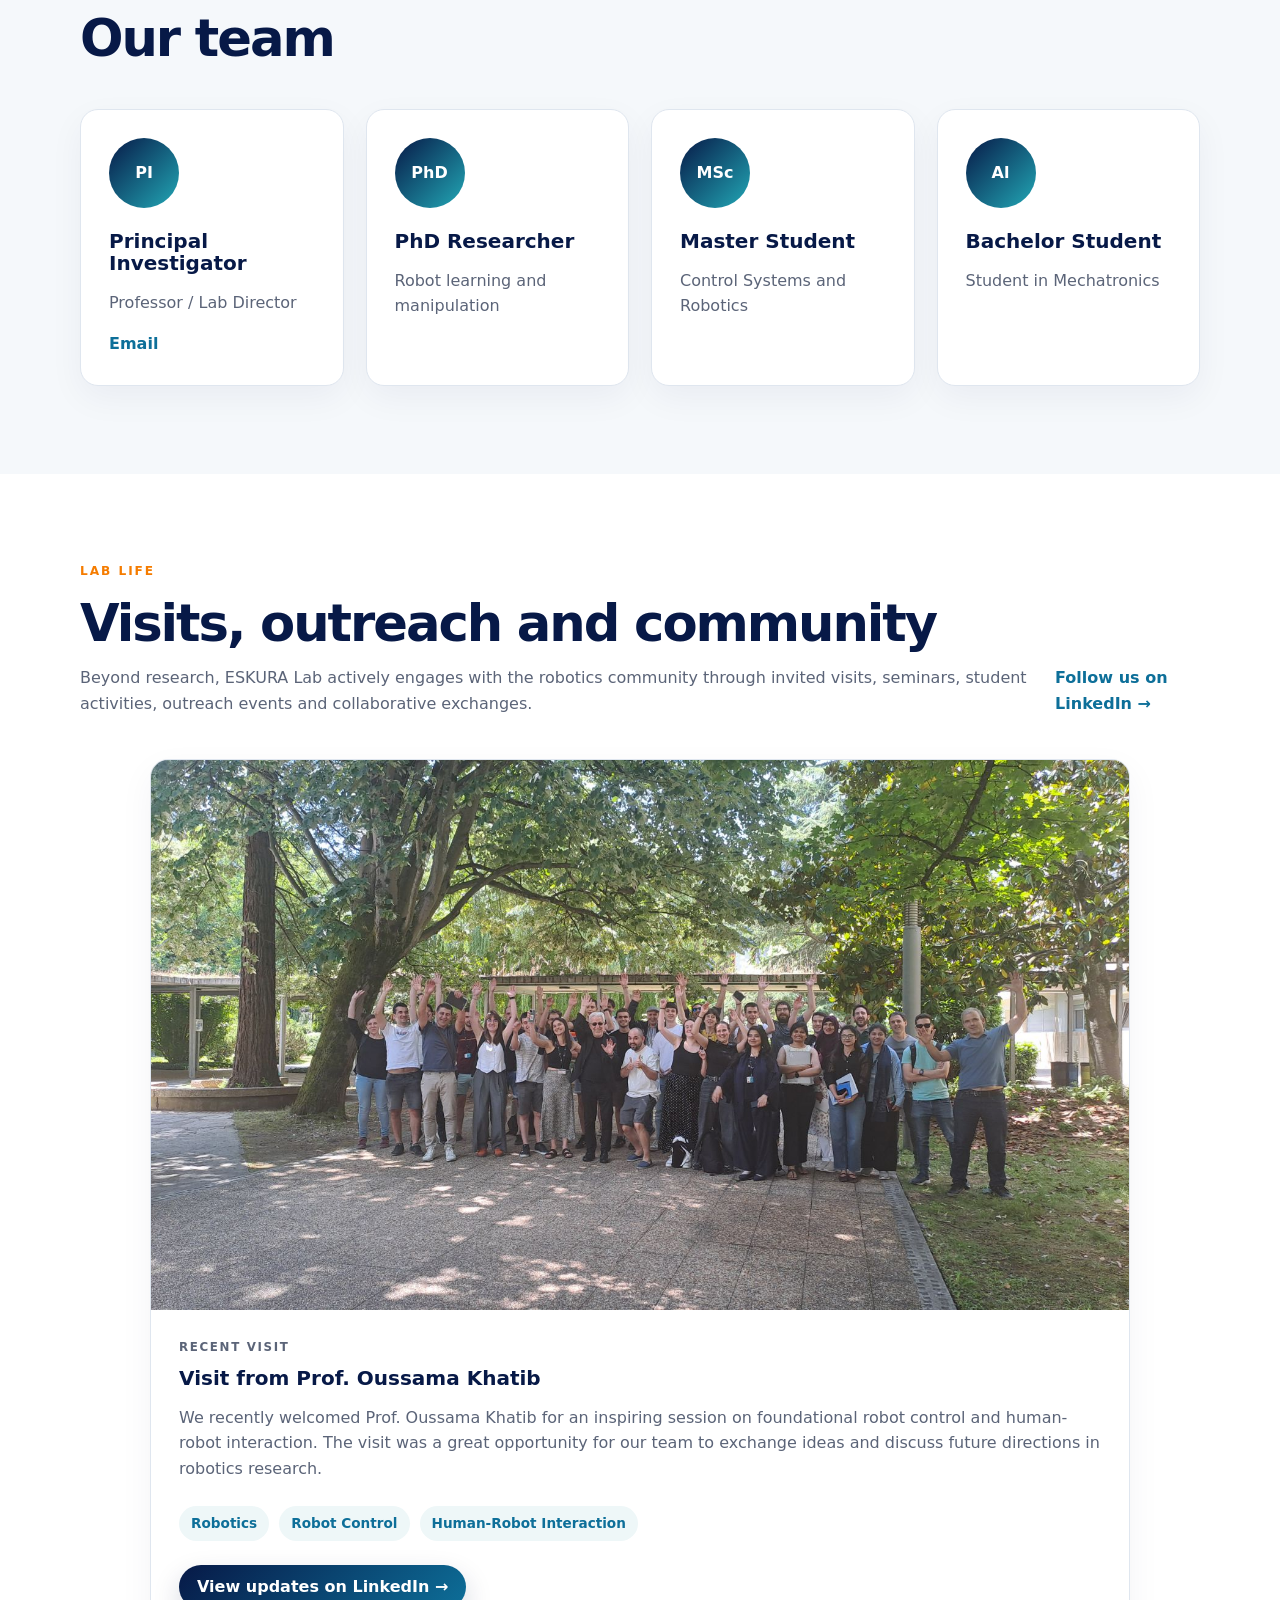
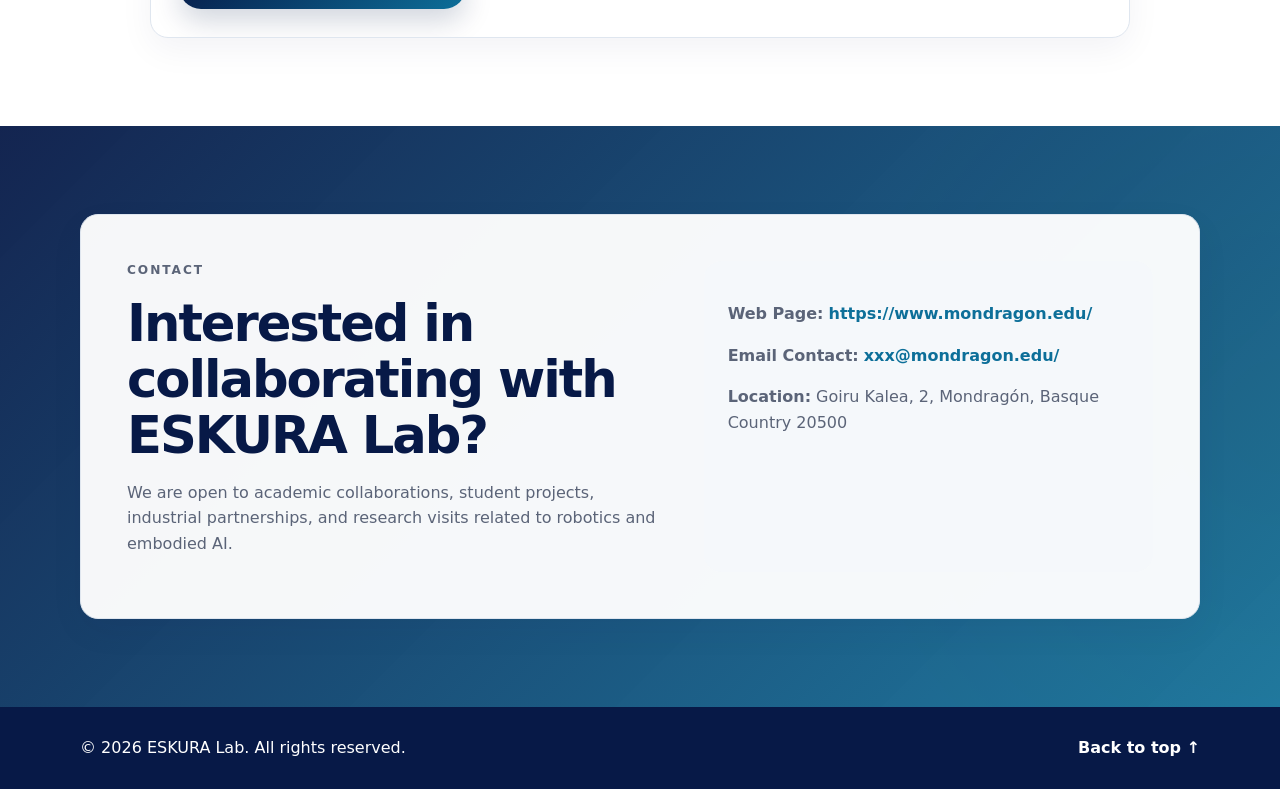
==== commit 04c1939e: "Update index.html" ====
--- a/index.html
+++ b/index.html
@@ -84,18 +84,18 @@
         <div class="cards grid-4">
           <article class="card">
             <div class="card-icon">01</div>
-            <h3>Robot Learning</h3>
-            <p>Learning reusable skills from demonstrations, interaction, simulation, and real-world experience.</p>
+            <h3>Manipulation</h3>
+            <p>Planning and control methods for robust grasping, tool use, assembly, and physical interaction.</p>
           </article>
           <article class="card">
             <div class="card-icon">02</div>
-            <h3>Embodied Knowledge</h3>
-            <p>Connecting symbolic knowledge, sensor data, and robot actions for adaptive decision-making.</p>
+            <h3>Visual Servoing</h3>
+            <p>Vision-based control methods for tracking grooves, contours, and visual references, enabling robots to adapt their motion in real time.</p>
           </article>
           <article class="card">
             <div class="card-icon">03</div>
-            <h3>Manipulation</h3>
-            <p>Planning and control methods for robust grasping, tool use, assembly, and physical interaction.</p>
+            <h3>Robot Learning</h3>
+            <p>Learning reusable skills from demonstrations, interaction and real-world experience.</p>
           </article>
           <article class="card">
             <div class="card-icon">04</div>
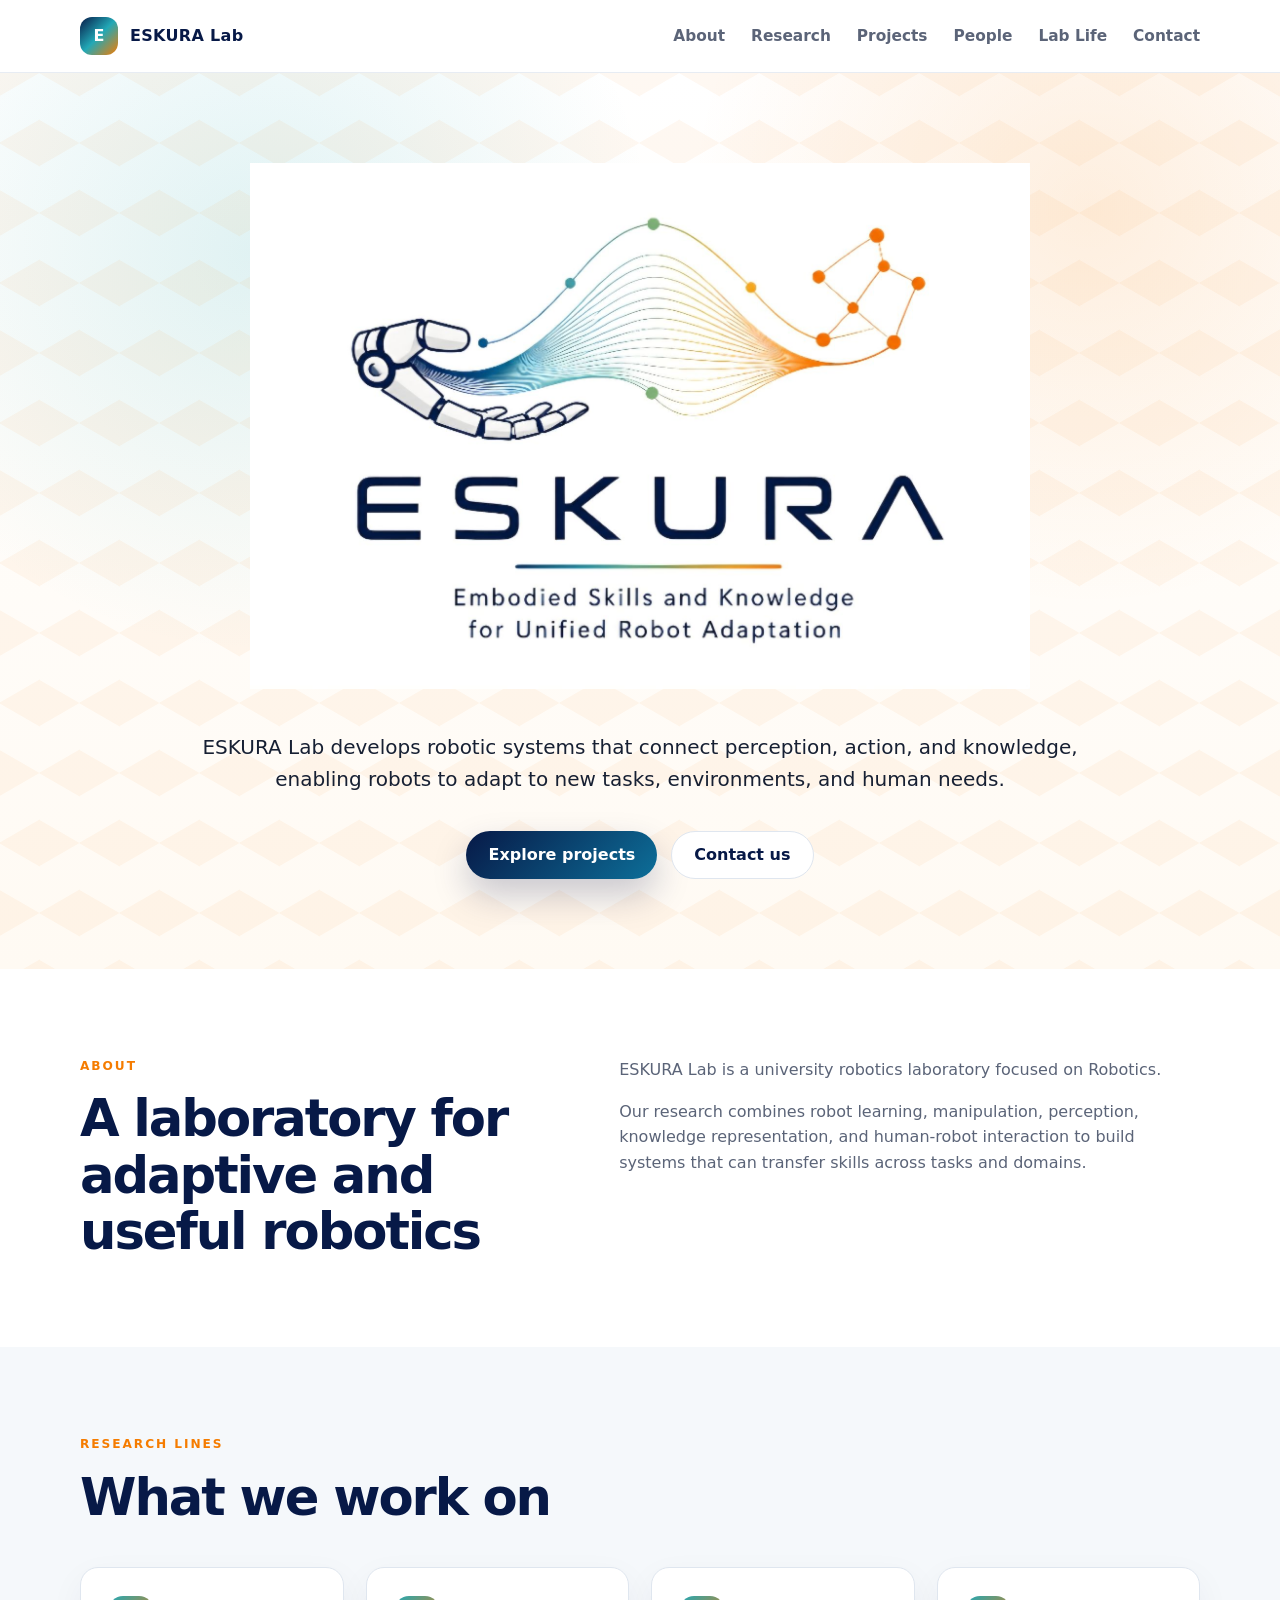
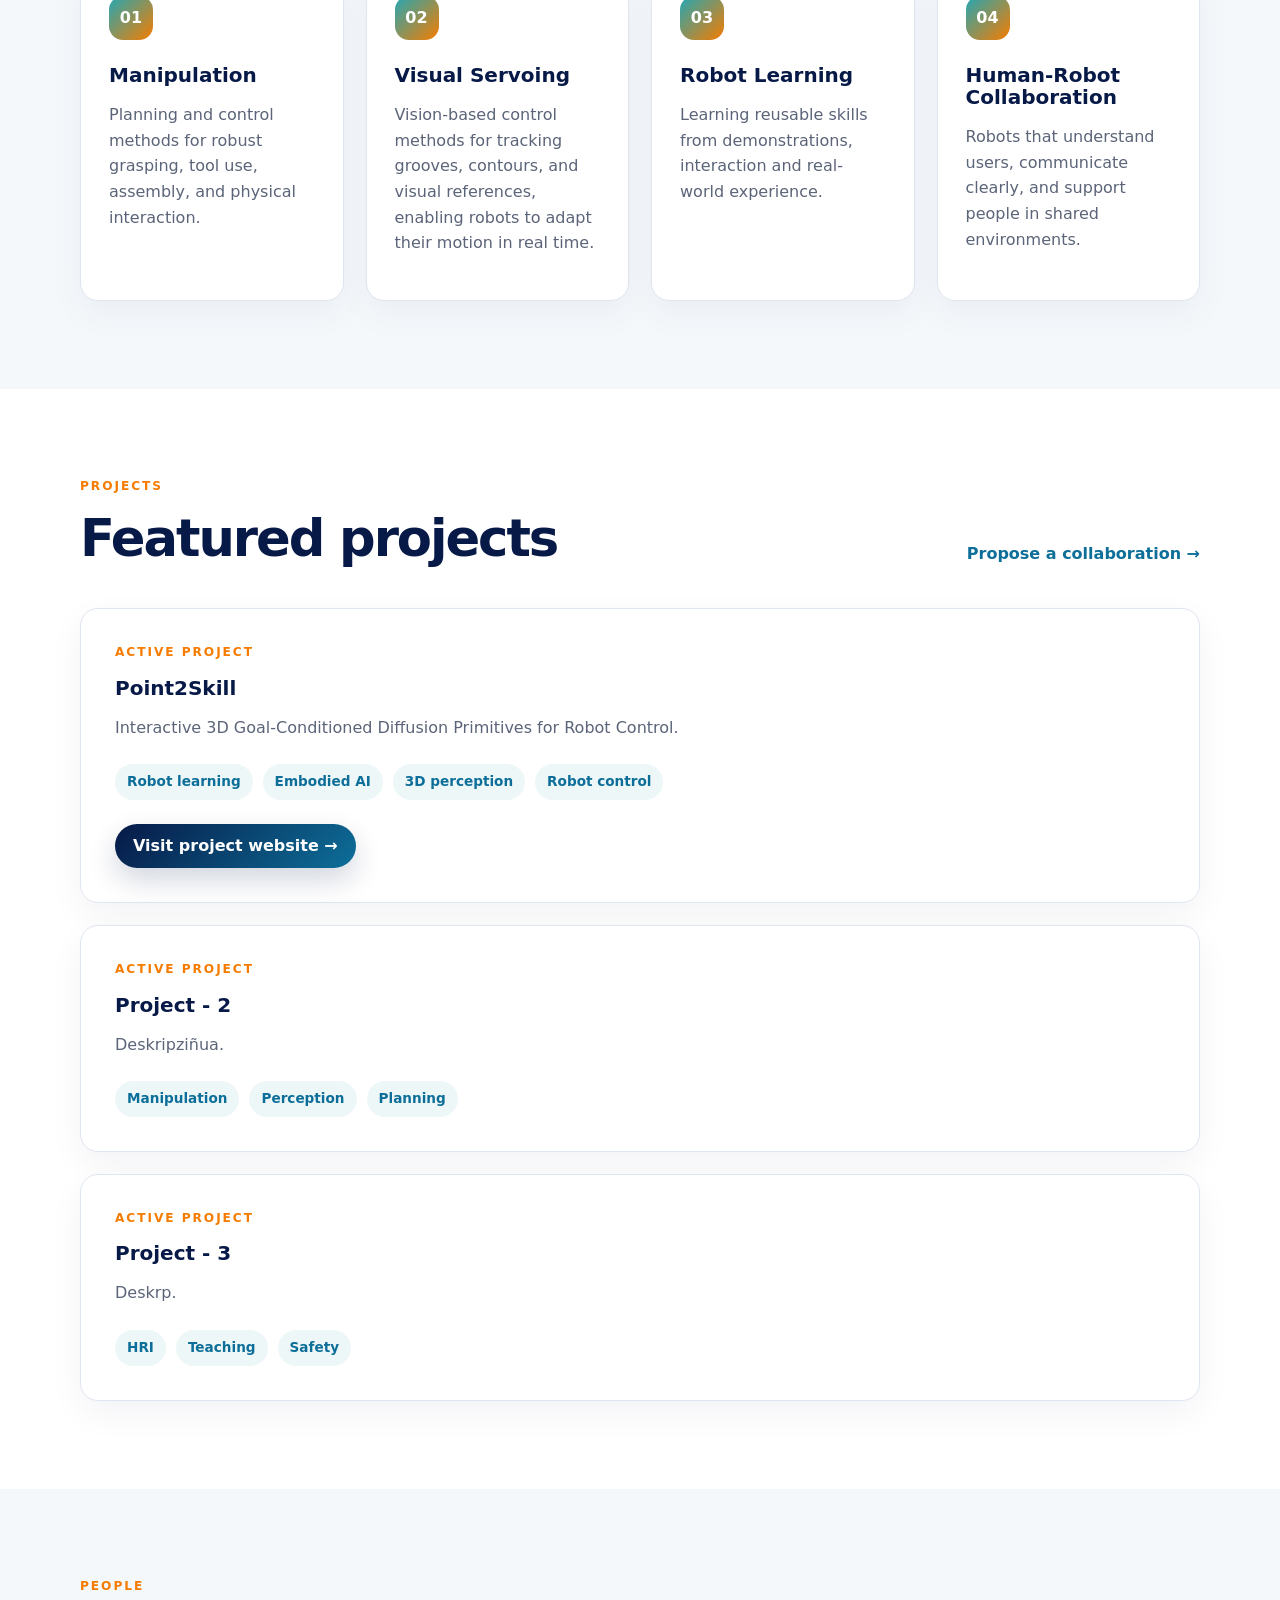
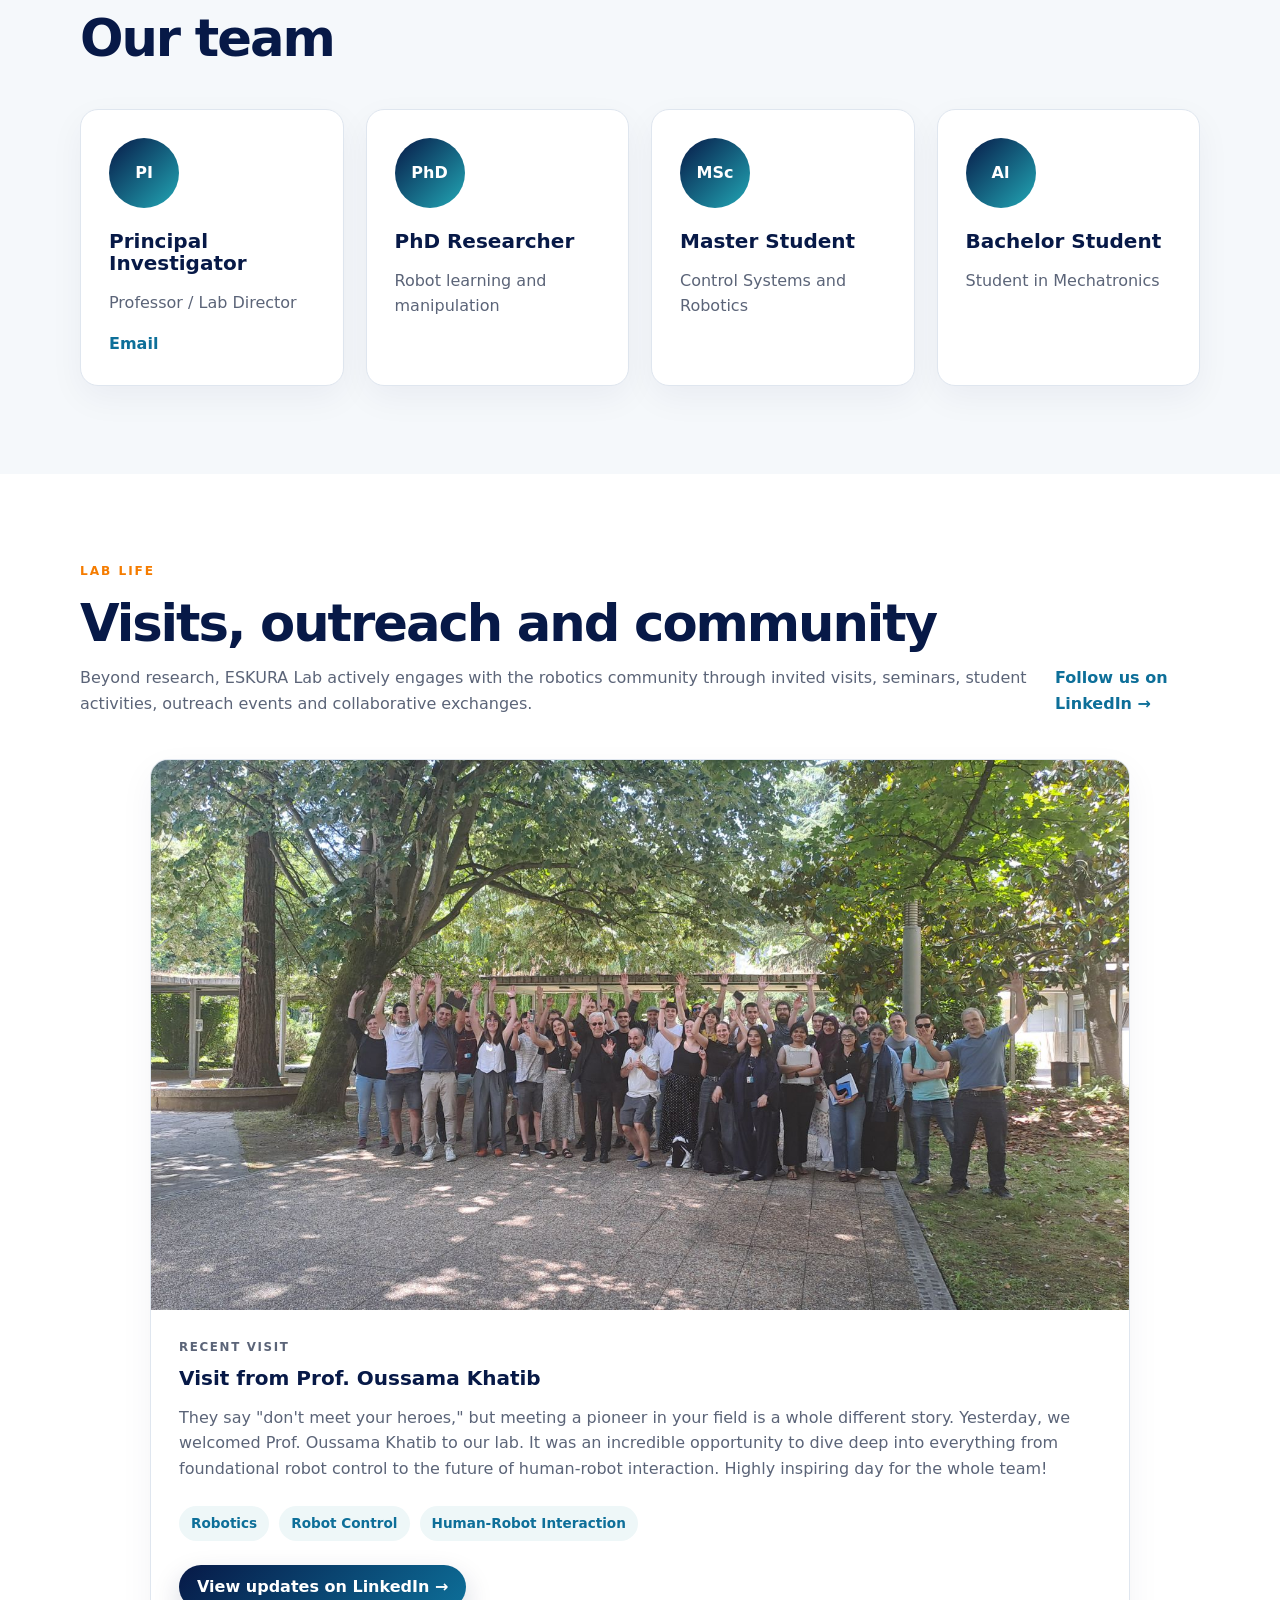
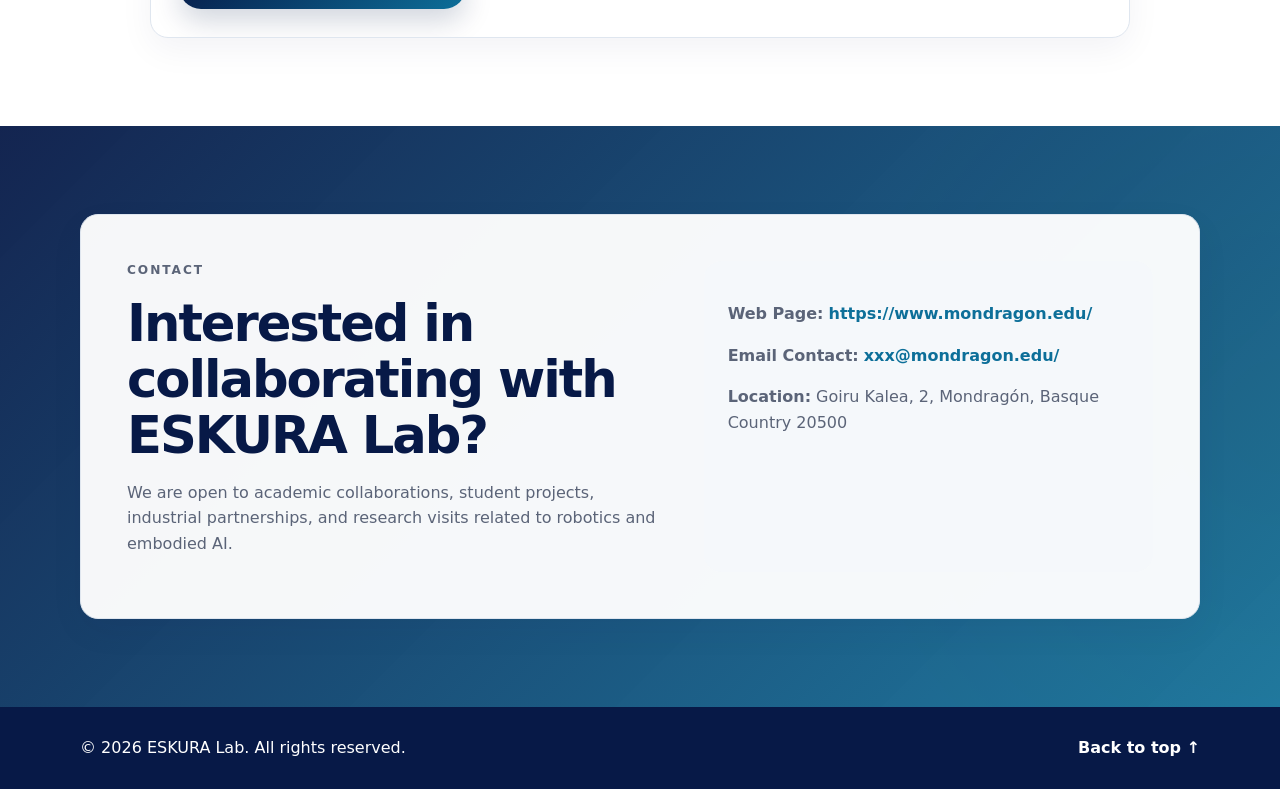
==== commit afe630e1: "Update index.html" ====
--- a/index.html
+++ b/index.html
@@ -249,10 +249,7 @@
         <p class="lab-life-date">Recent visit</p>
         <h3>Visit from Prof. Oussama Khatib</h3>
         <p>
-          We recently welcomed Prof. Oussama Khatib for an inspiring session on
-          foundational robot control and human-robot interaction. The visit was a great
-          opportunity for our team to exchange ideas and discuss future directions in
-          robotics research.
+They say "don't meet your heroes," but meeting a pioneer in your field is a whole different story. Yesterday, we welcomed Prof. Oussama Khatib to our lab. It was an incredible opportunity to dive deep into everything from foundational robot control to the future of human-robot interaction. Highly inspiring day for the whole team! 
         </p>
 
         <ul class="tag-list">
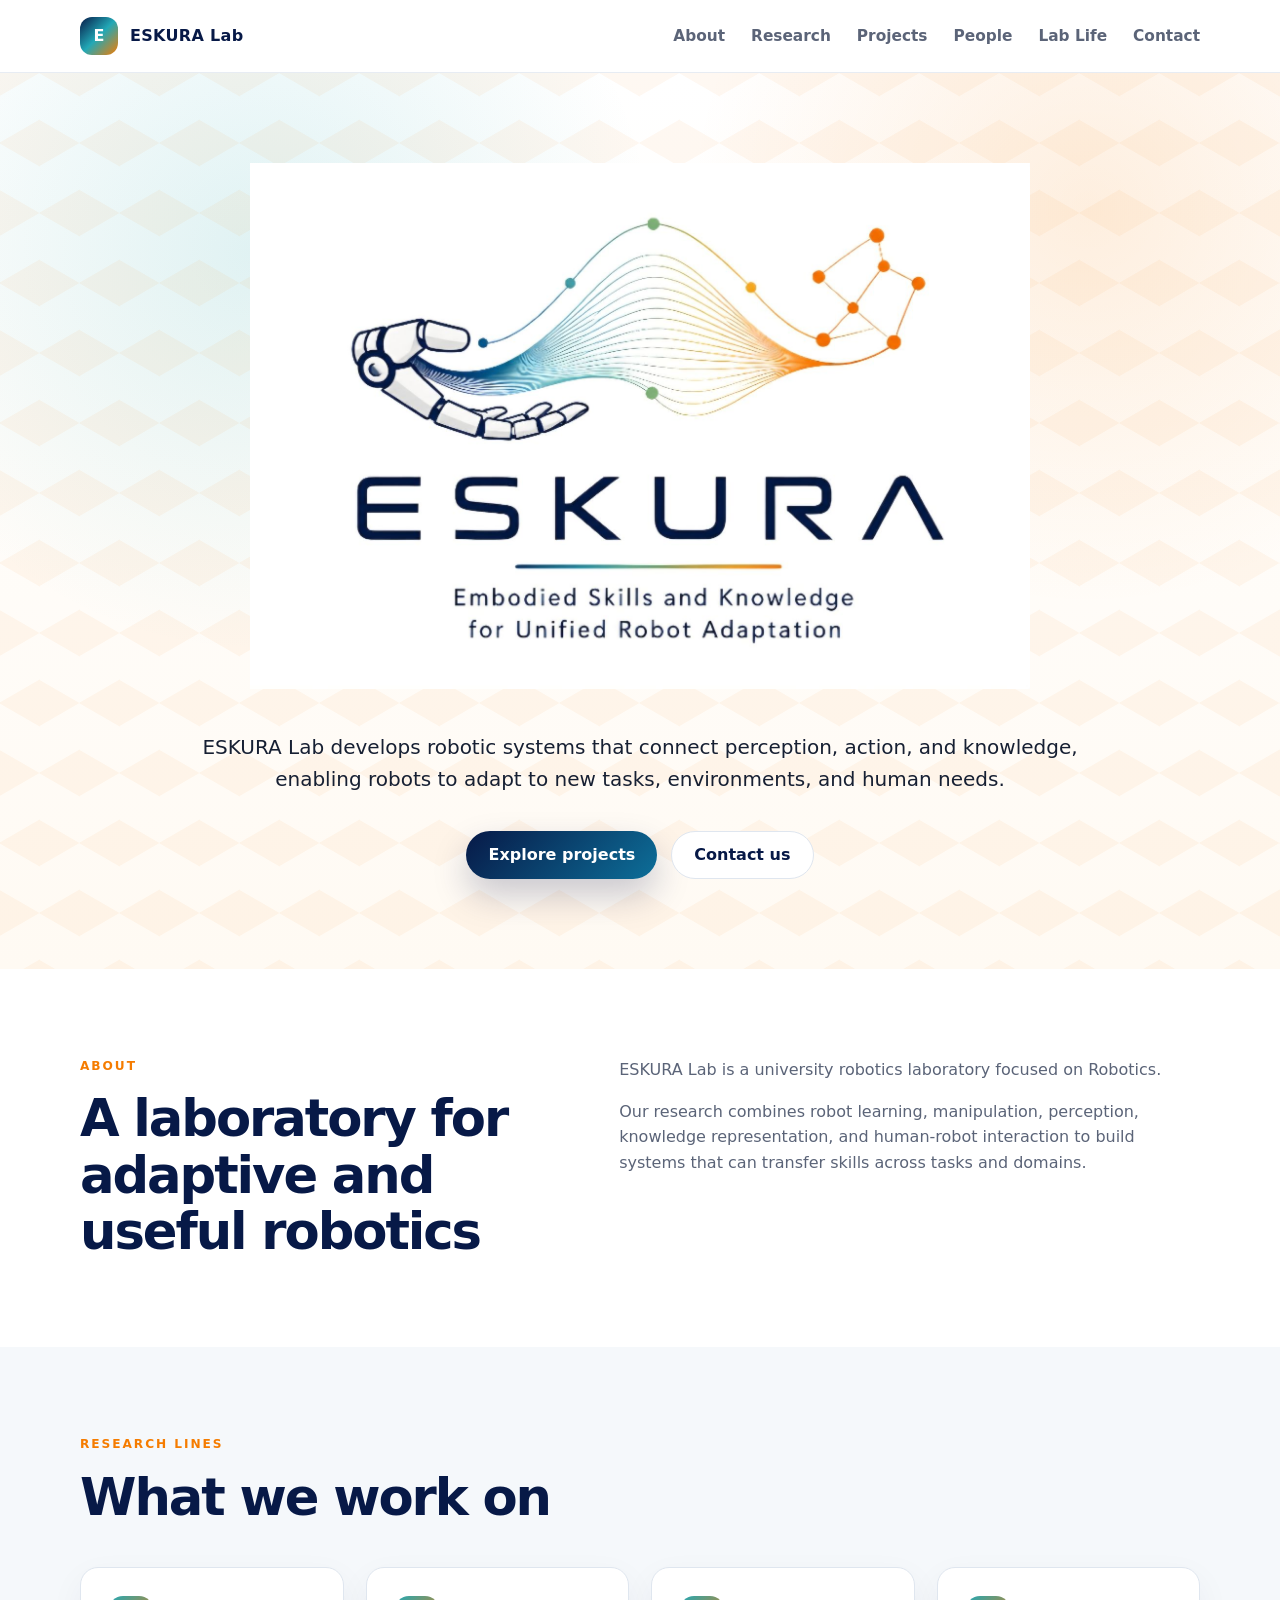
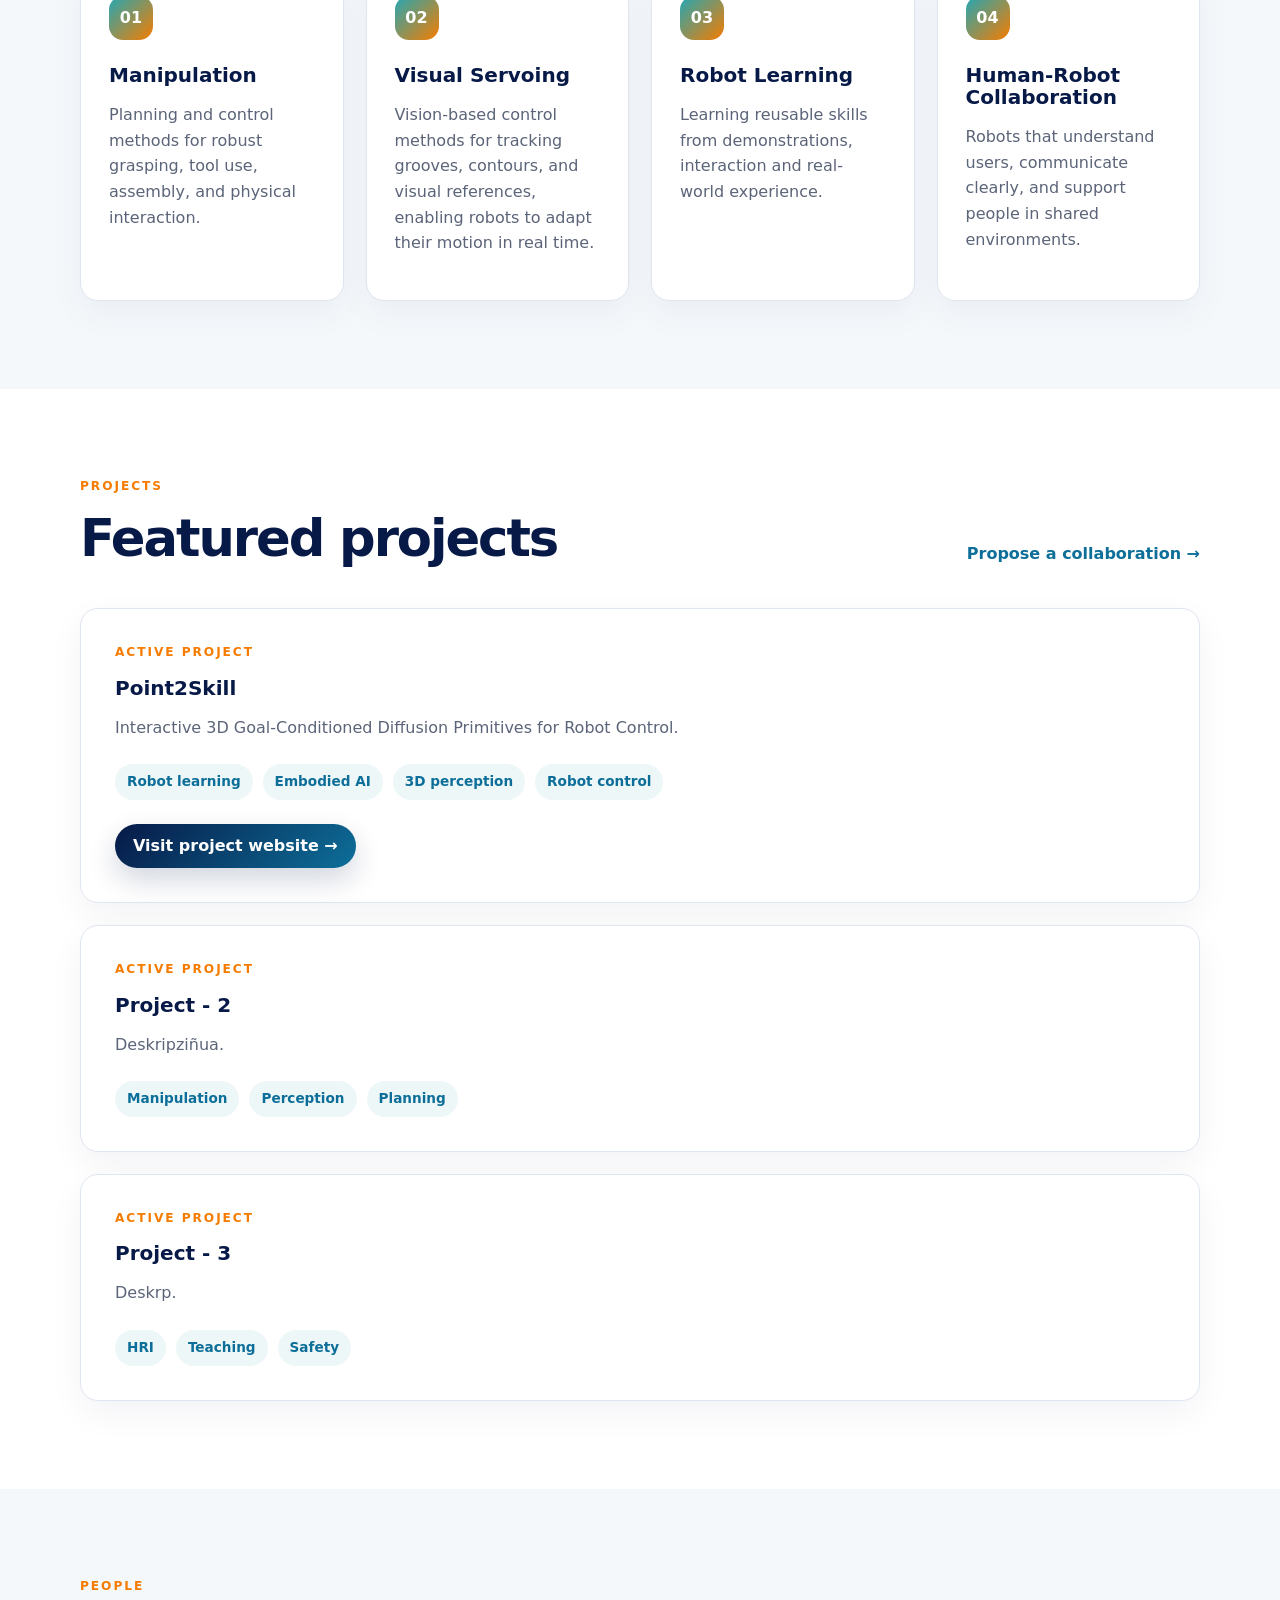
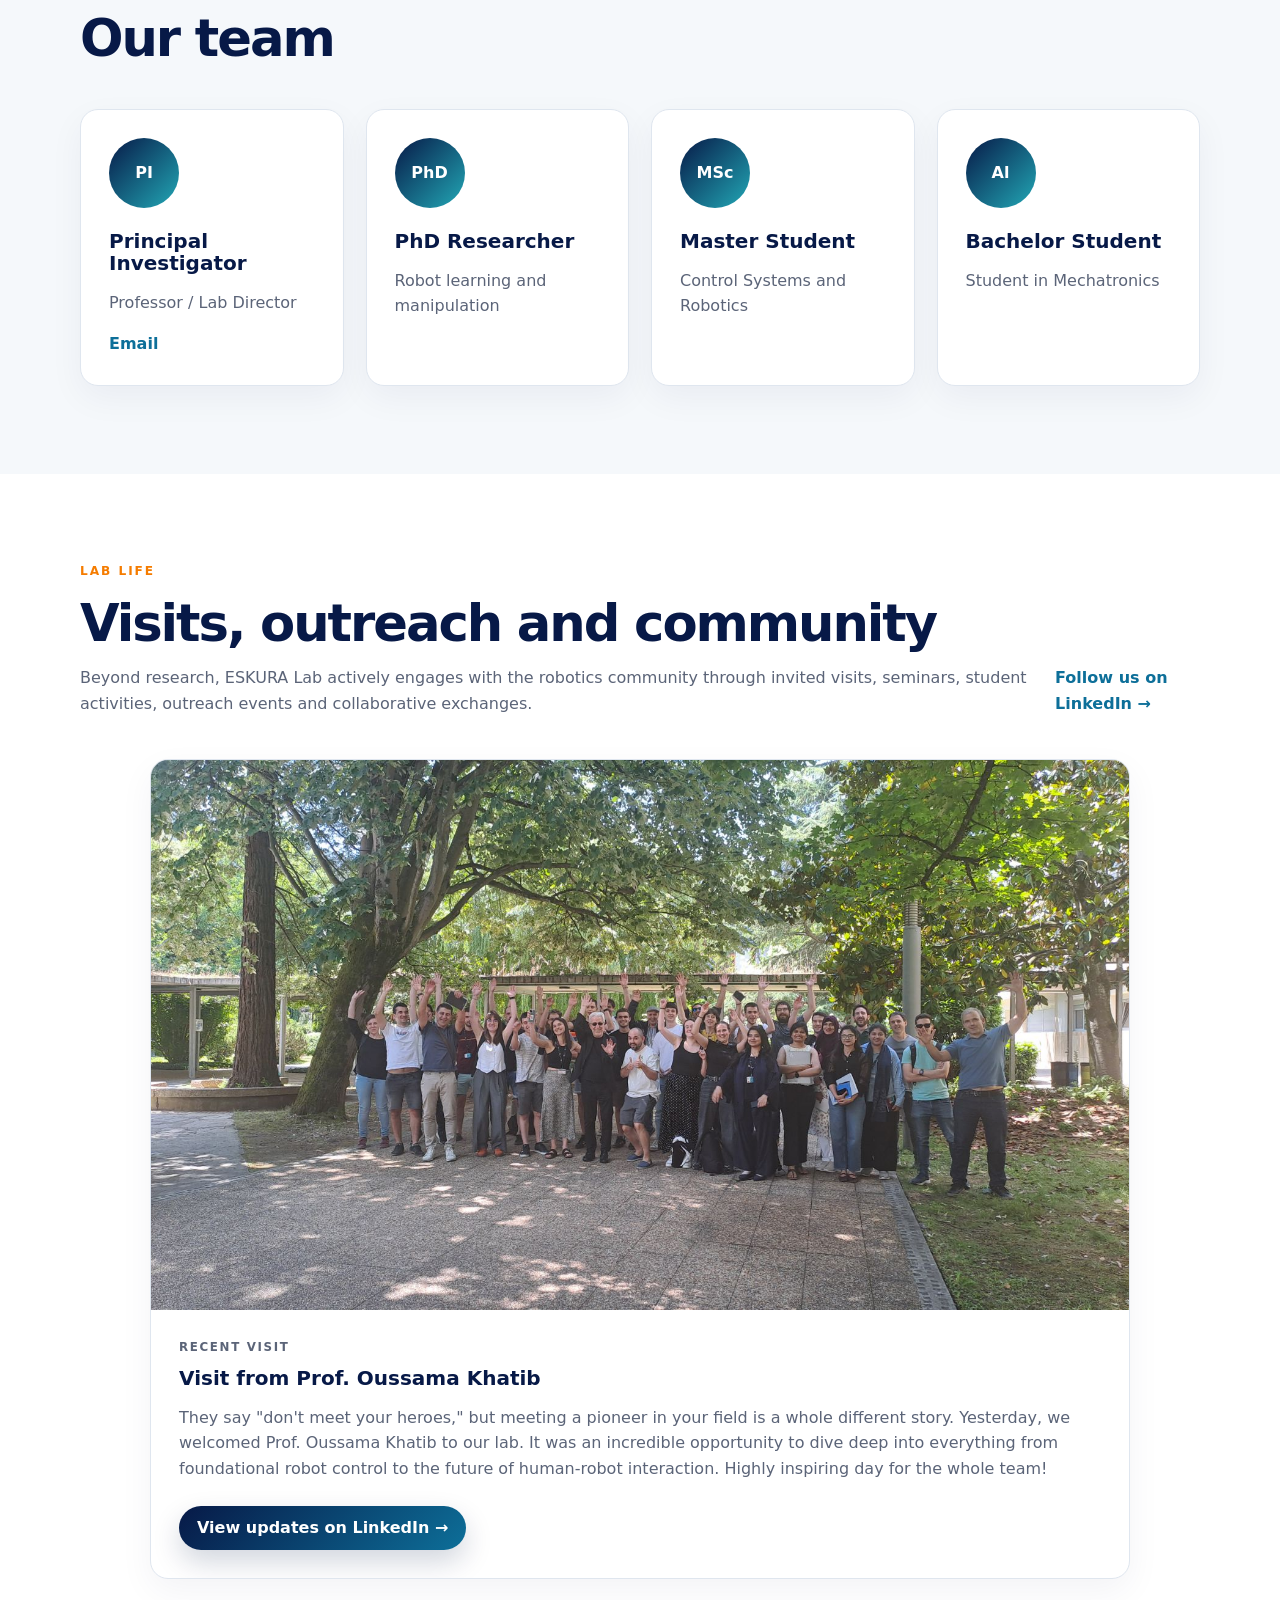
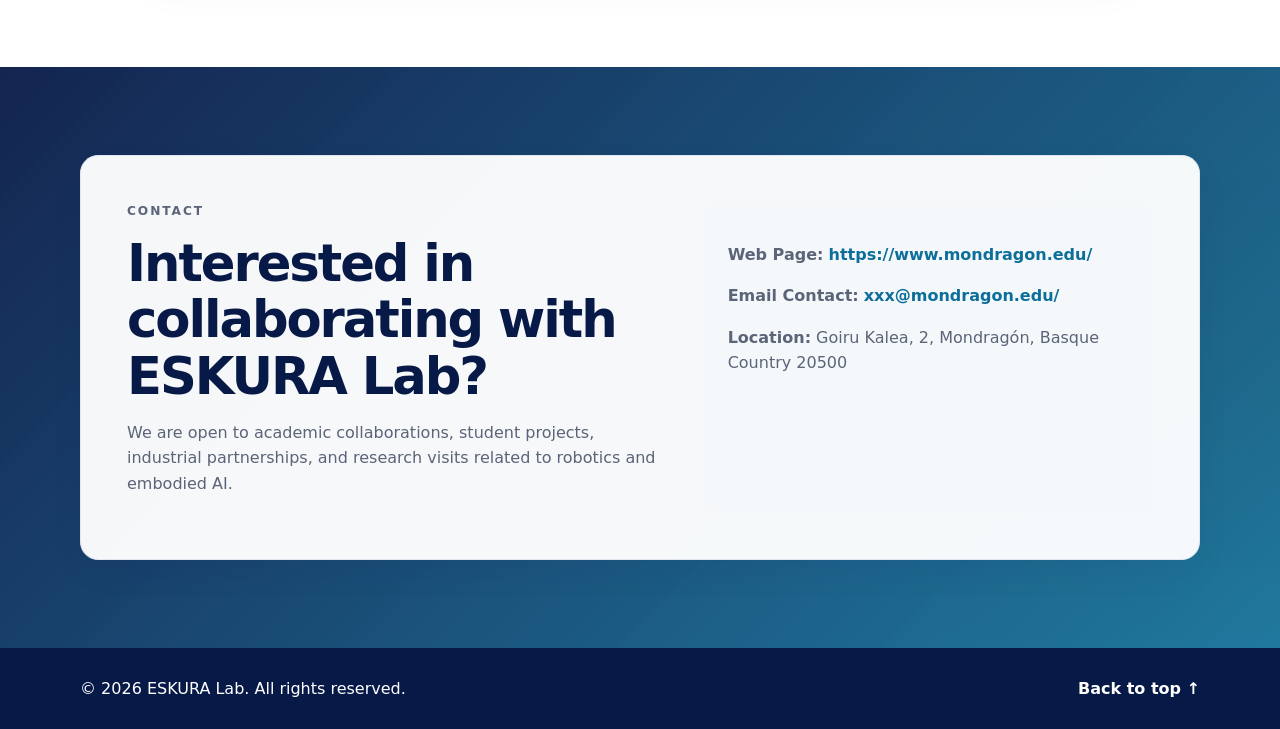
==== commit 1377b3f7: "Update index.html" ====
--- a/index.html
+++ b/index.html
@@ -252,12 +252,6 @@
 They say "don't meet your heroes," but meeting a pioneer in your field is a whole different story. Yesterday, we welcomed Prof. Oussama Khatib to our lab. It was an incredible opportunity to dive deep into everything from foundational robot control to the future of human-robot interaction. Highly inspiring day for the whole team! 
         </p>
 
-        <ul class="tag-list">
-          <li>Robotics</li>
-          <li>Robot Control</li>
-          <li>Human-Robot Interaction</li>
-        </ul>
-
         <div class="project-actions">
           <a 
             class="project-link" 
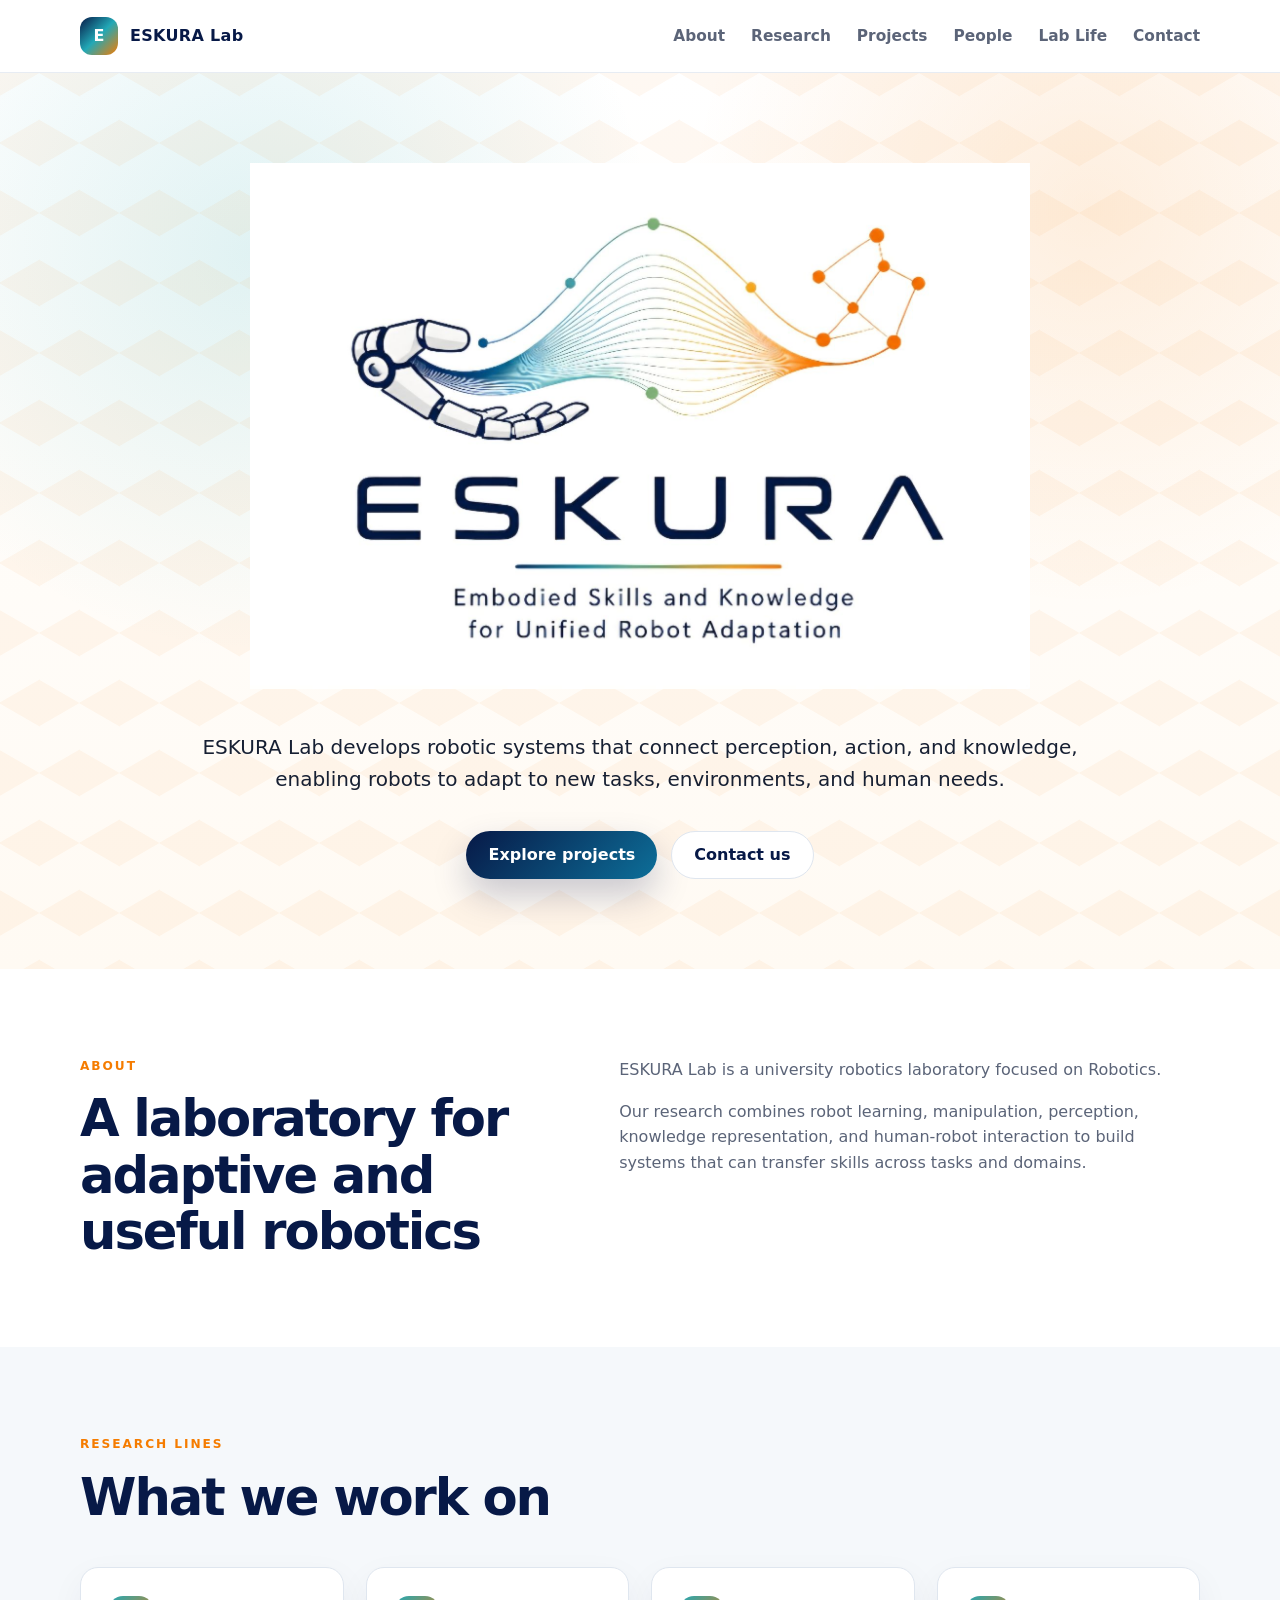
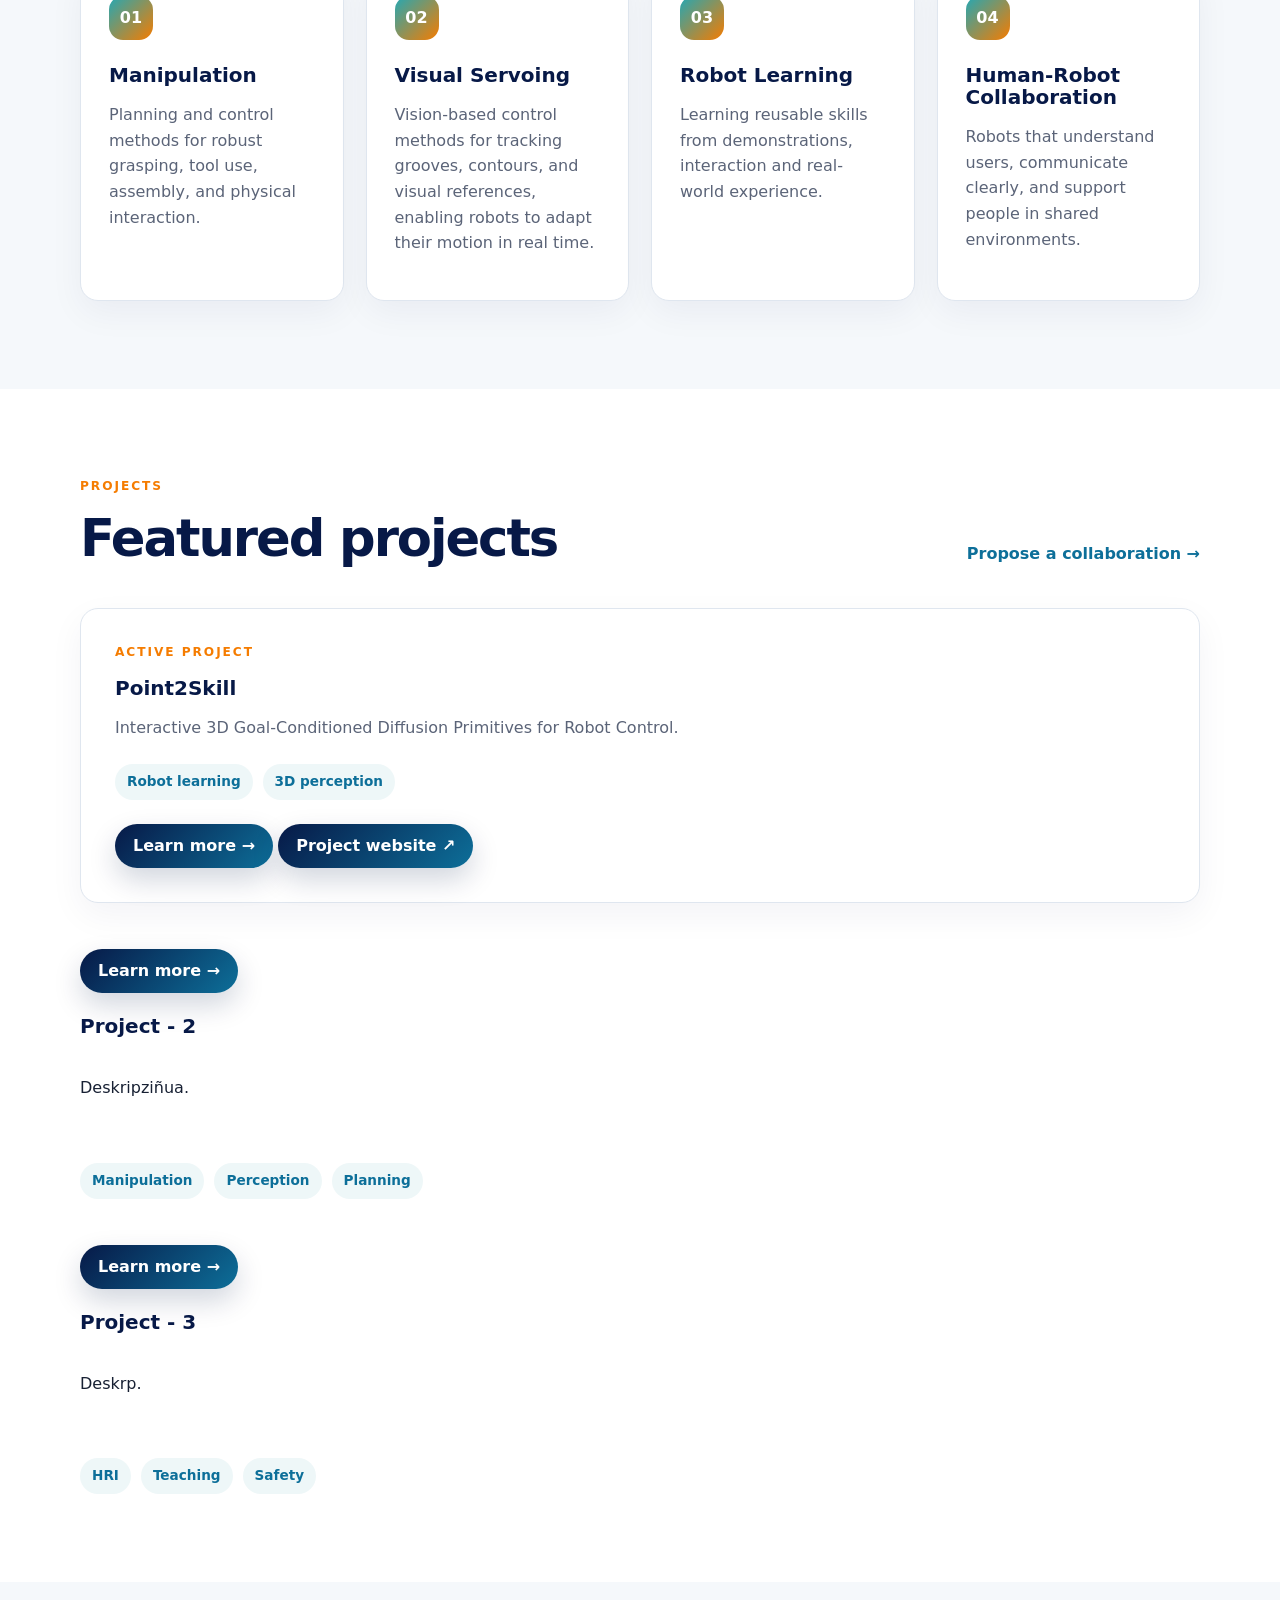
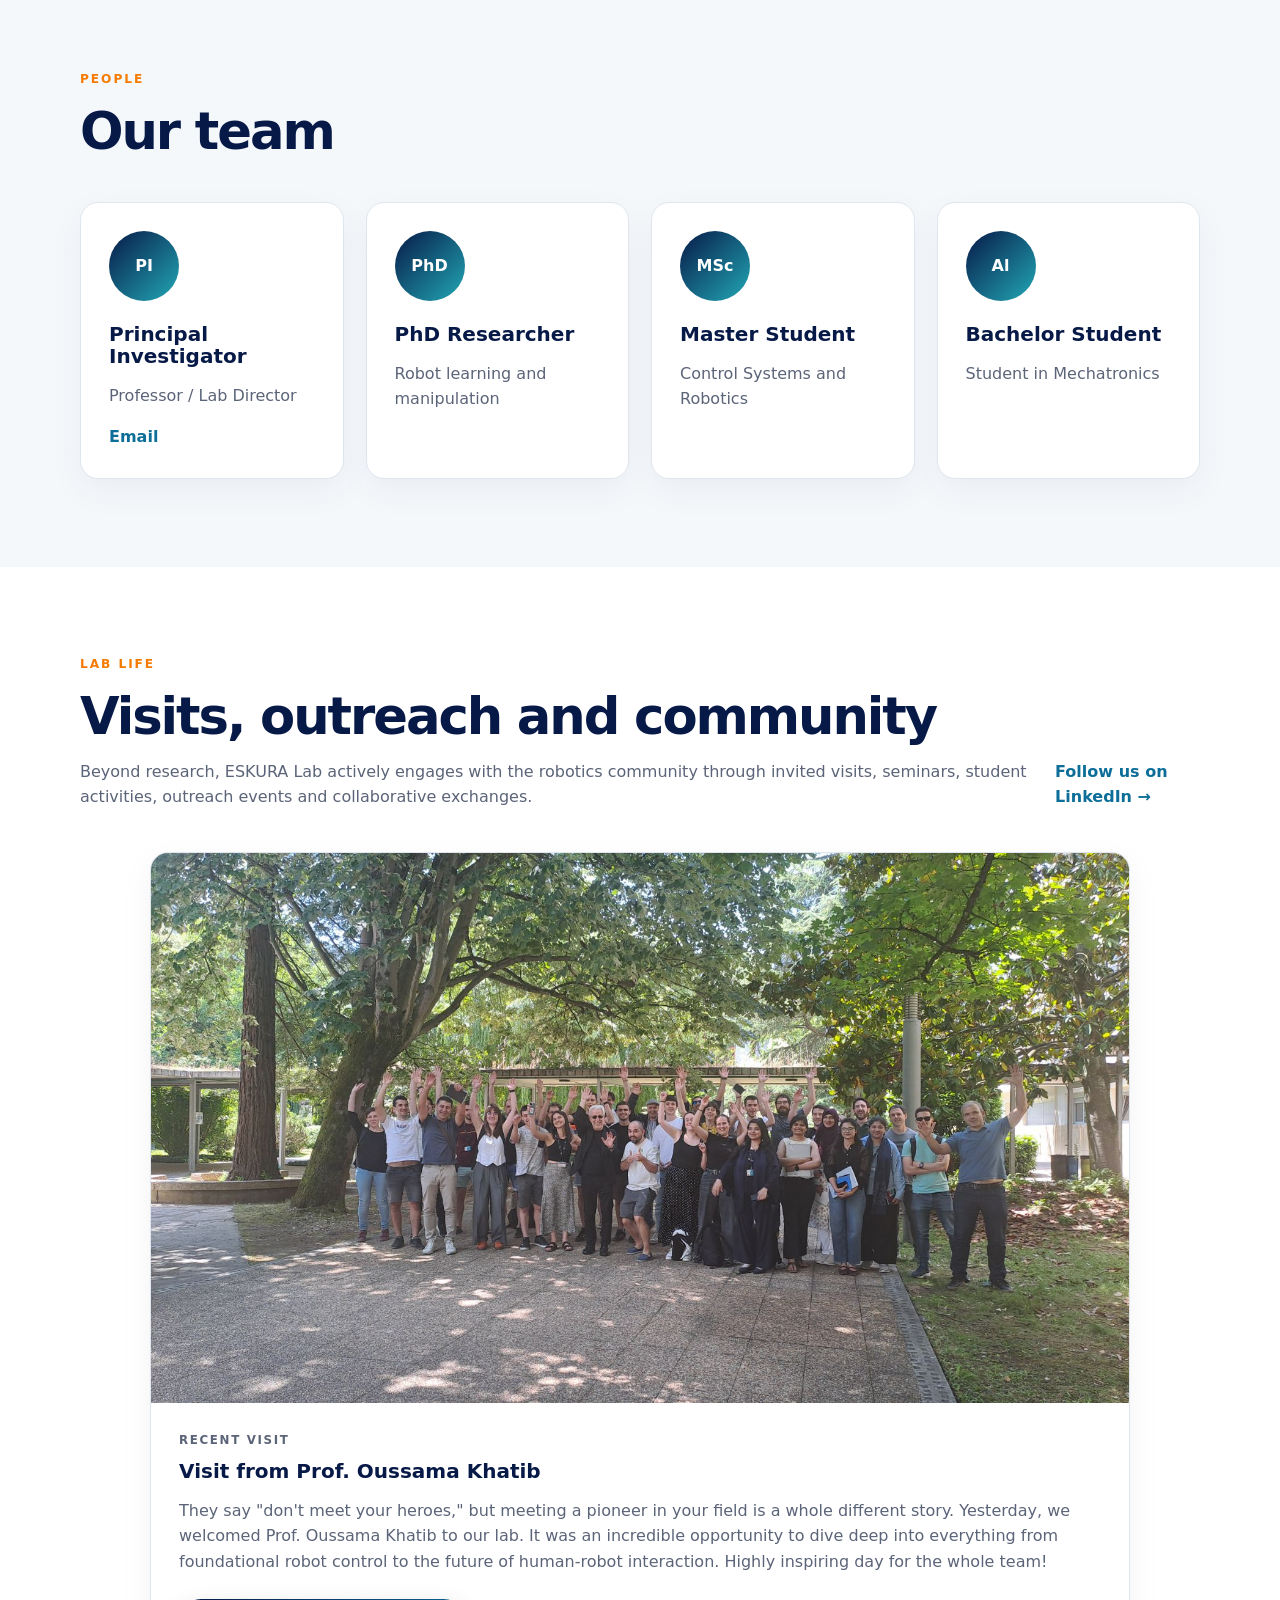
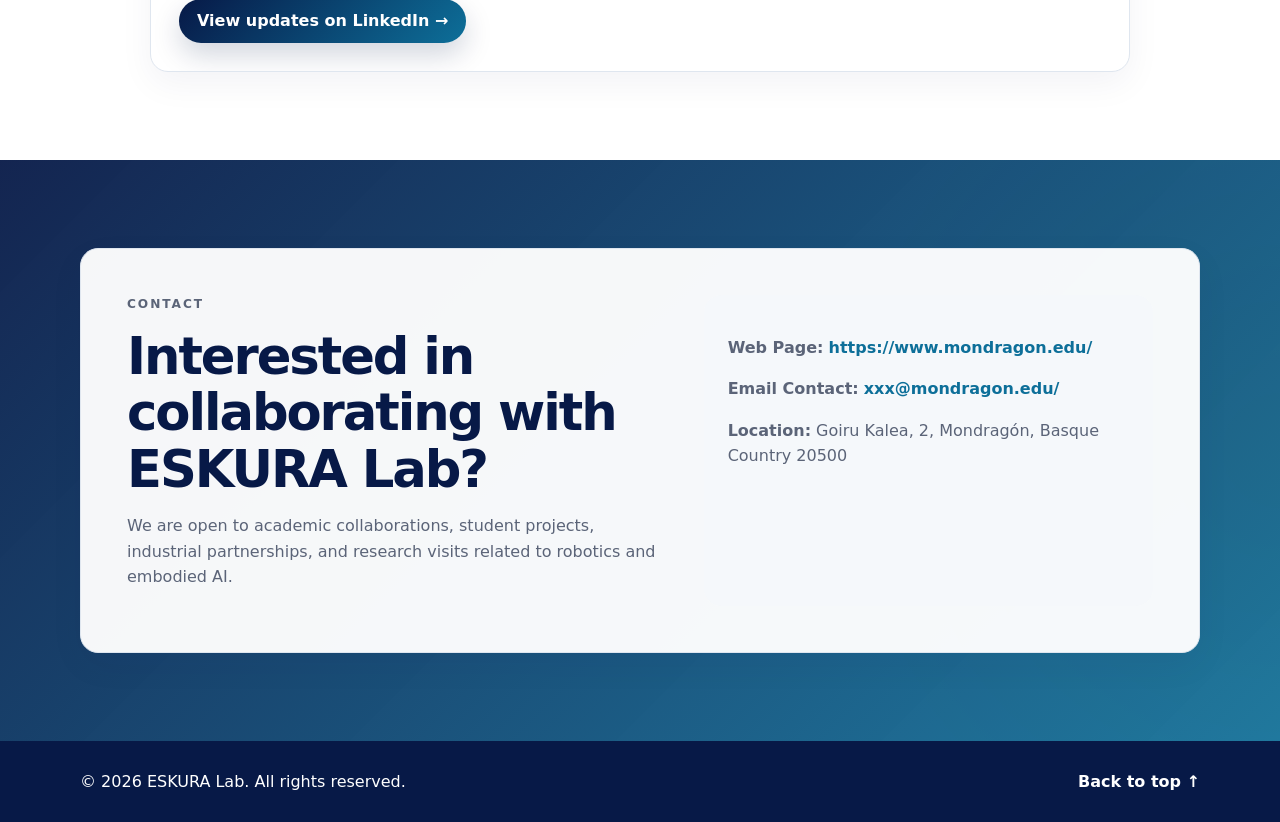
==== commit c5d52e72: "Update index.html" ====
--- a/index.html
+++ b/index.html
@@ -117,36 +117,42 @@
         </div>
 
         <div class="project-list">
-        <article class="project-card">
-          <div class="project-meta">Active project</div>
-        
-          <h3>Point2Skill</h3>
-        
-          <p>
-            Interactive 3D Goal-Conditioned Diffusion Primitives for Robot Control.
-          </p>
-        
-          <ul class="tag-list" aria-label="Project tags">
-            <li>Robot learning</li>
-            <li>Embodied AI</li>
-            <li>3D perception</li>
-            <li>Robot control</li>
-          </ul>
-        
+       <article class="project-card">
+      <div class="project-meta">Active project</div>
+    
+      <h3>Point2Skill</h3>
+    
+      <p>
+        Interactive 3D Goal-Conditioned Diffusion Primitives for Robot Control.
+      </p>
+    
+      <ul class="tag-list" aria-label="Project tags">
+        <li>Robot learning</li>
+        <li>3D perception</li>
+      </ul>
+    
+      <div class="project-actions">
+        <a 
+          class="project-link" 
+          href="projects/point2skill/"
+        >
+          Learn more →
+        </a>
+    
+        <a 
+          class="project-link project-link-secondary" 
+          href="https://point2skill.github.io/Point2Skill-web/" 
+          target="_blank" 
+          rel="noopener noreferrer"
+        >
+          Project website ↗
+        </a>
+      </div>
+    </article>
+
           <div class="project-actions">
-            <a 
-              class="project-link" 
-              href="https://point2skill.github.io/Point2Skill-web/" 
-              target="_blank" 
-              rel="noopener noreferrer"
-            >
-              Visit project website →
-            </a>
+            <a class="project-link" href="projects/project-2/">Learn more →</a>
           </div>
-</article>
-
-          <article class="project-card">
-            <div class="project-meta">Active Project</div>
             <h3>Project - 2</h3>
             <p>
               Deskripziñua.
@@ -158,8 +164,9 @@
             </ul>
           </article>
 
-          <article class="project-card">
-            <div class="project-meta">Active Project</div>
+          <div class="project-actions">
+            <a class="project-link" href="projects/project-3/">Learn more →</a>
+          </div>
             <h3>Project - 3 </h3>
             <p>
               Deskrp.
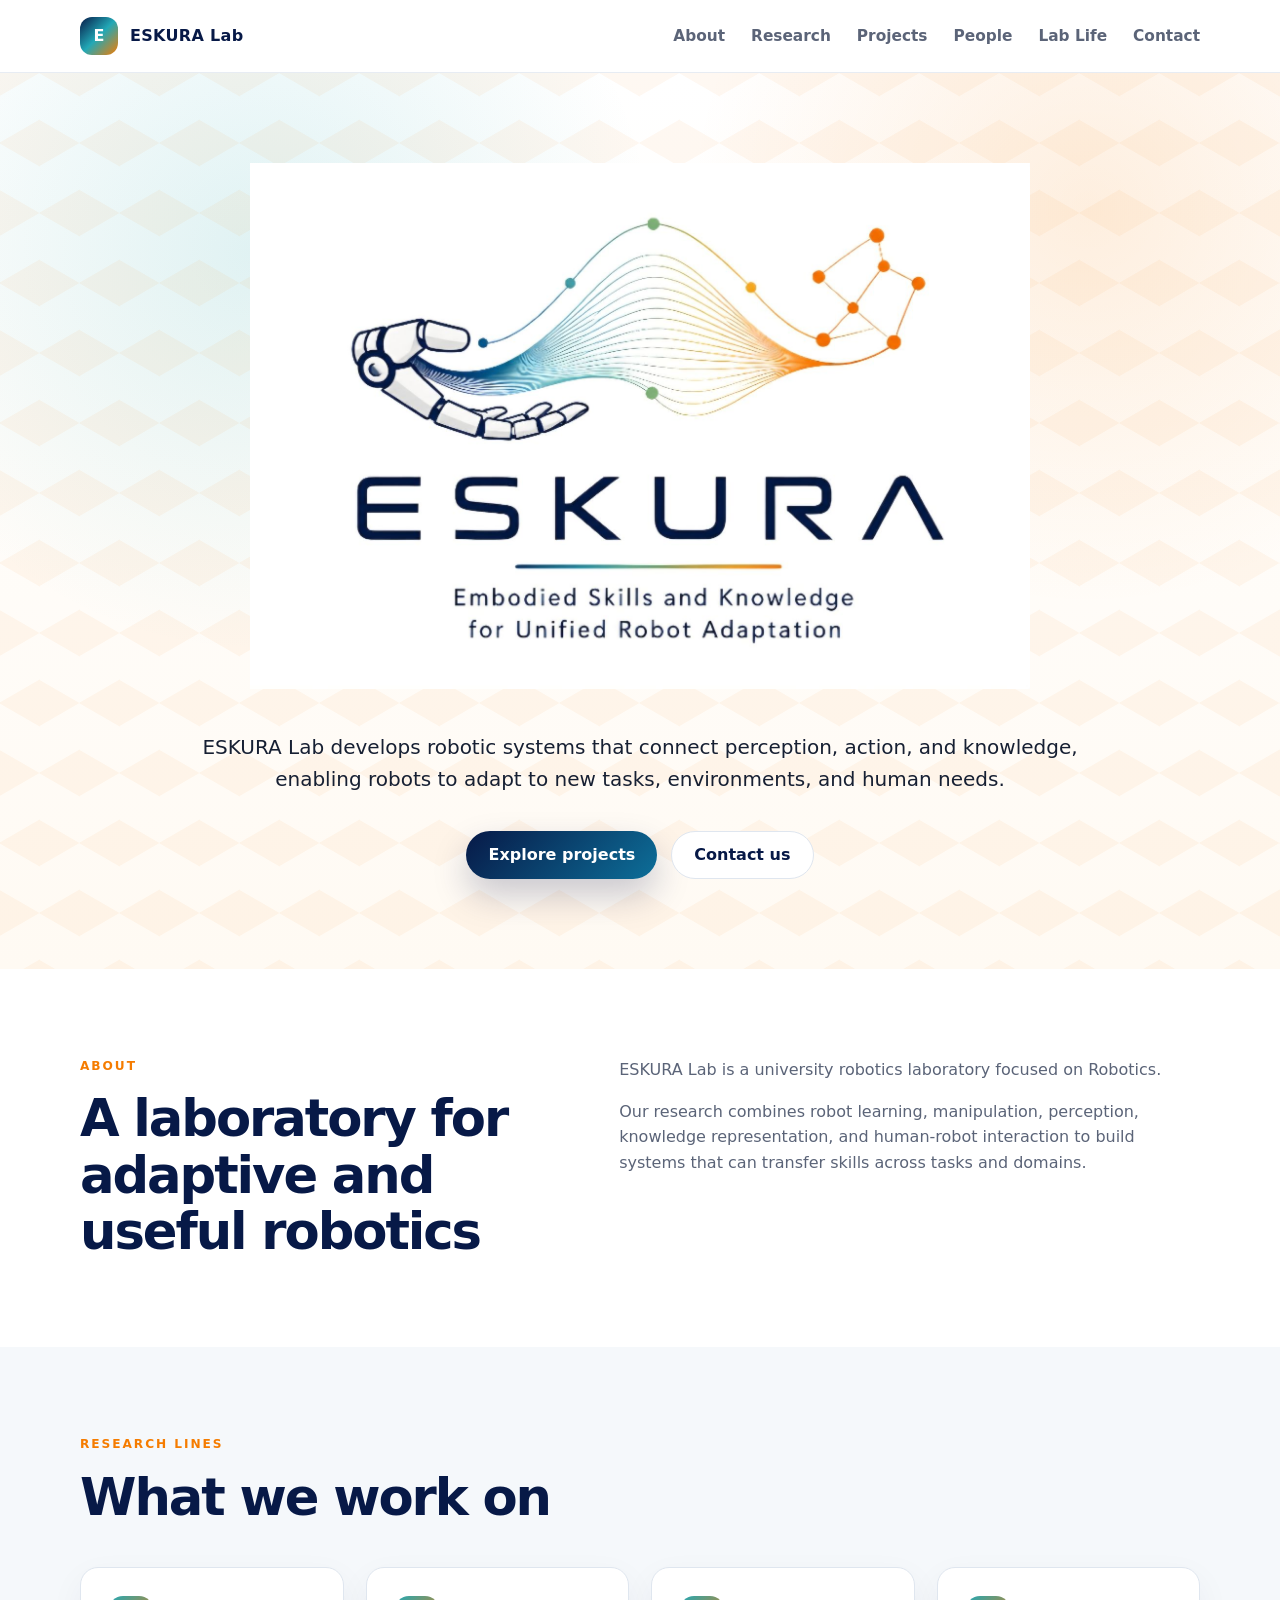
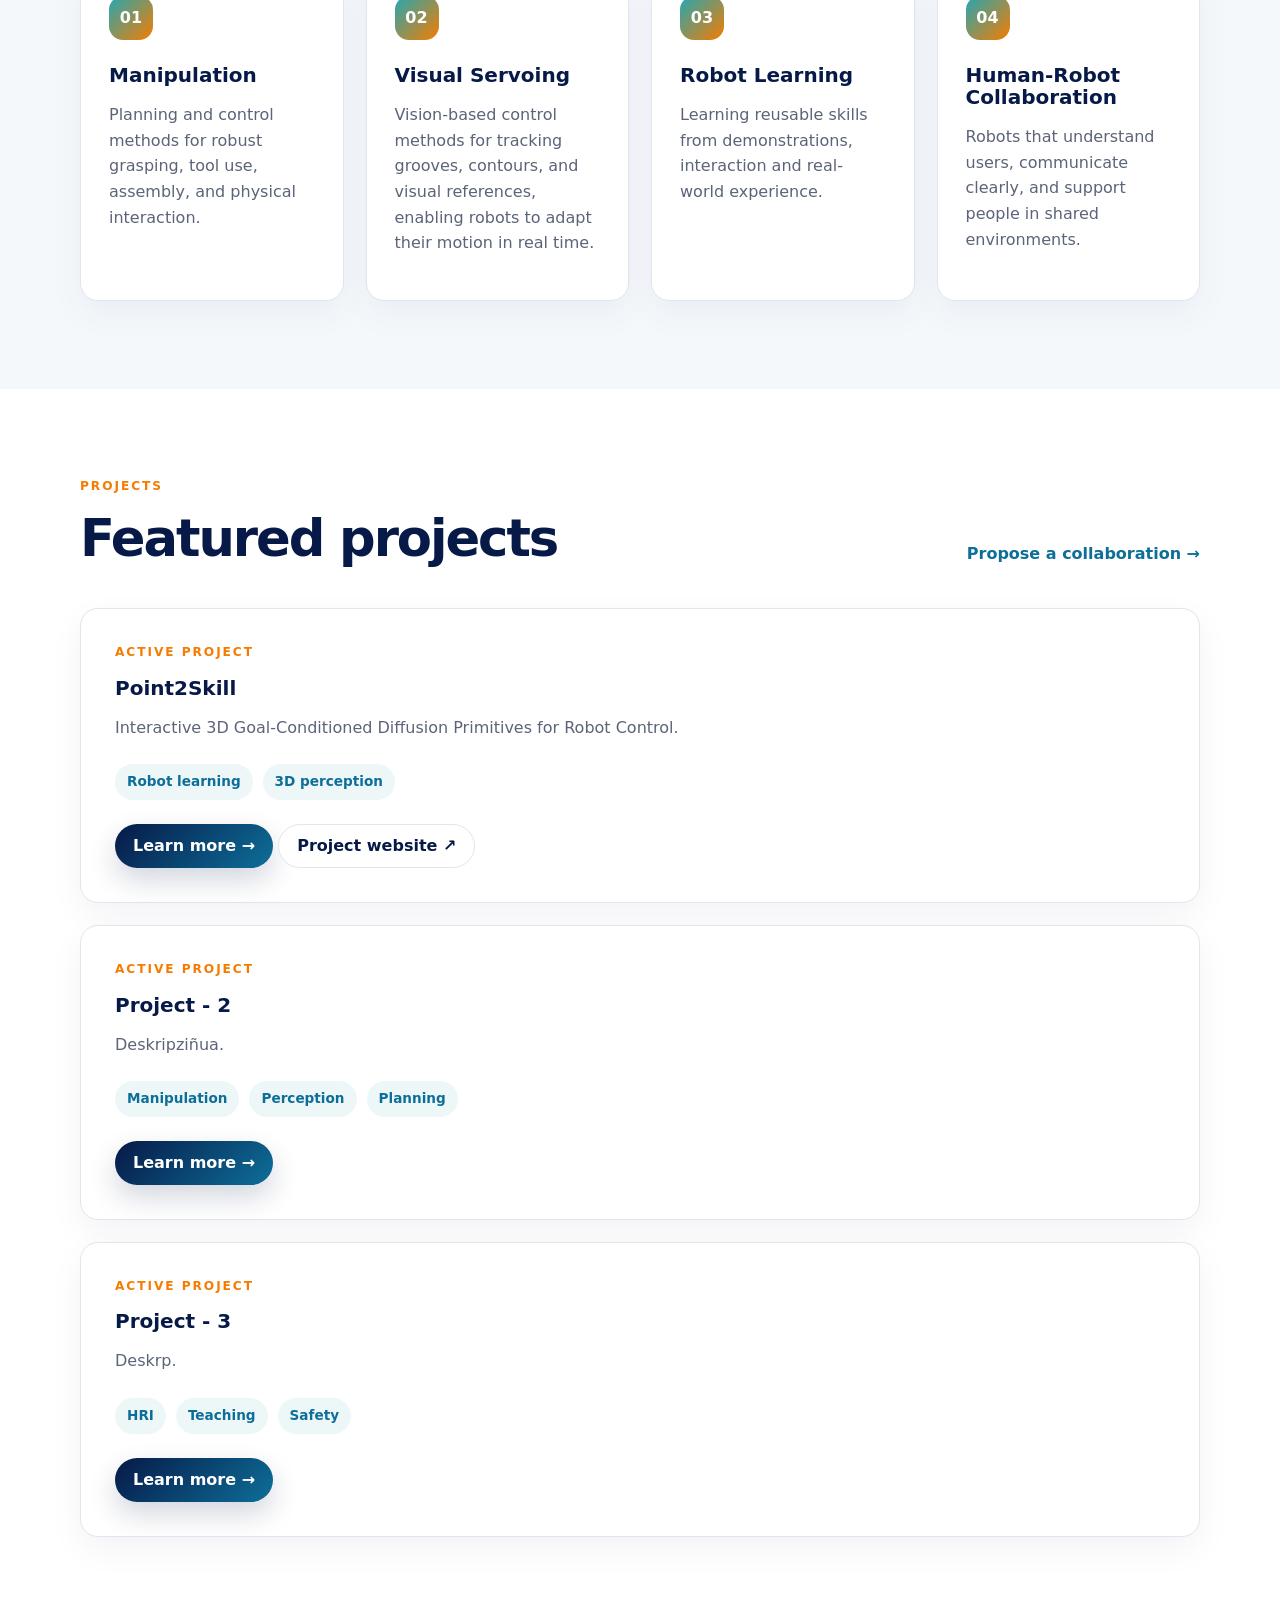
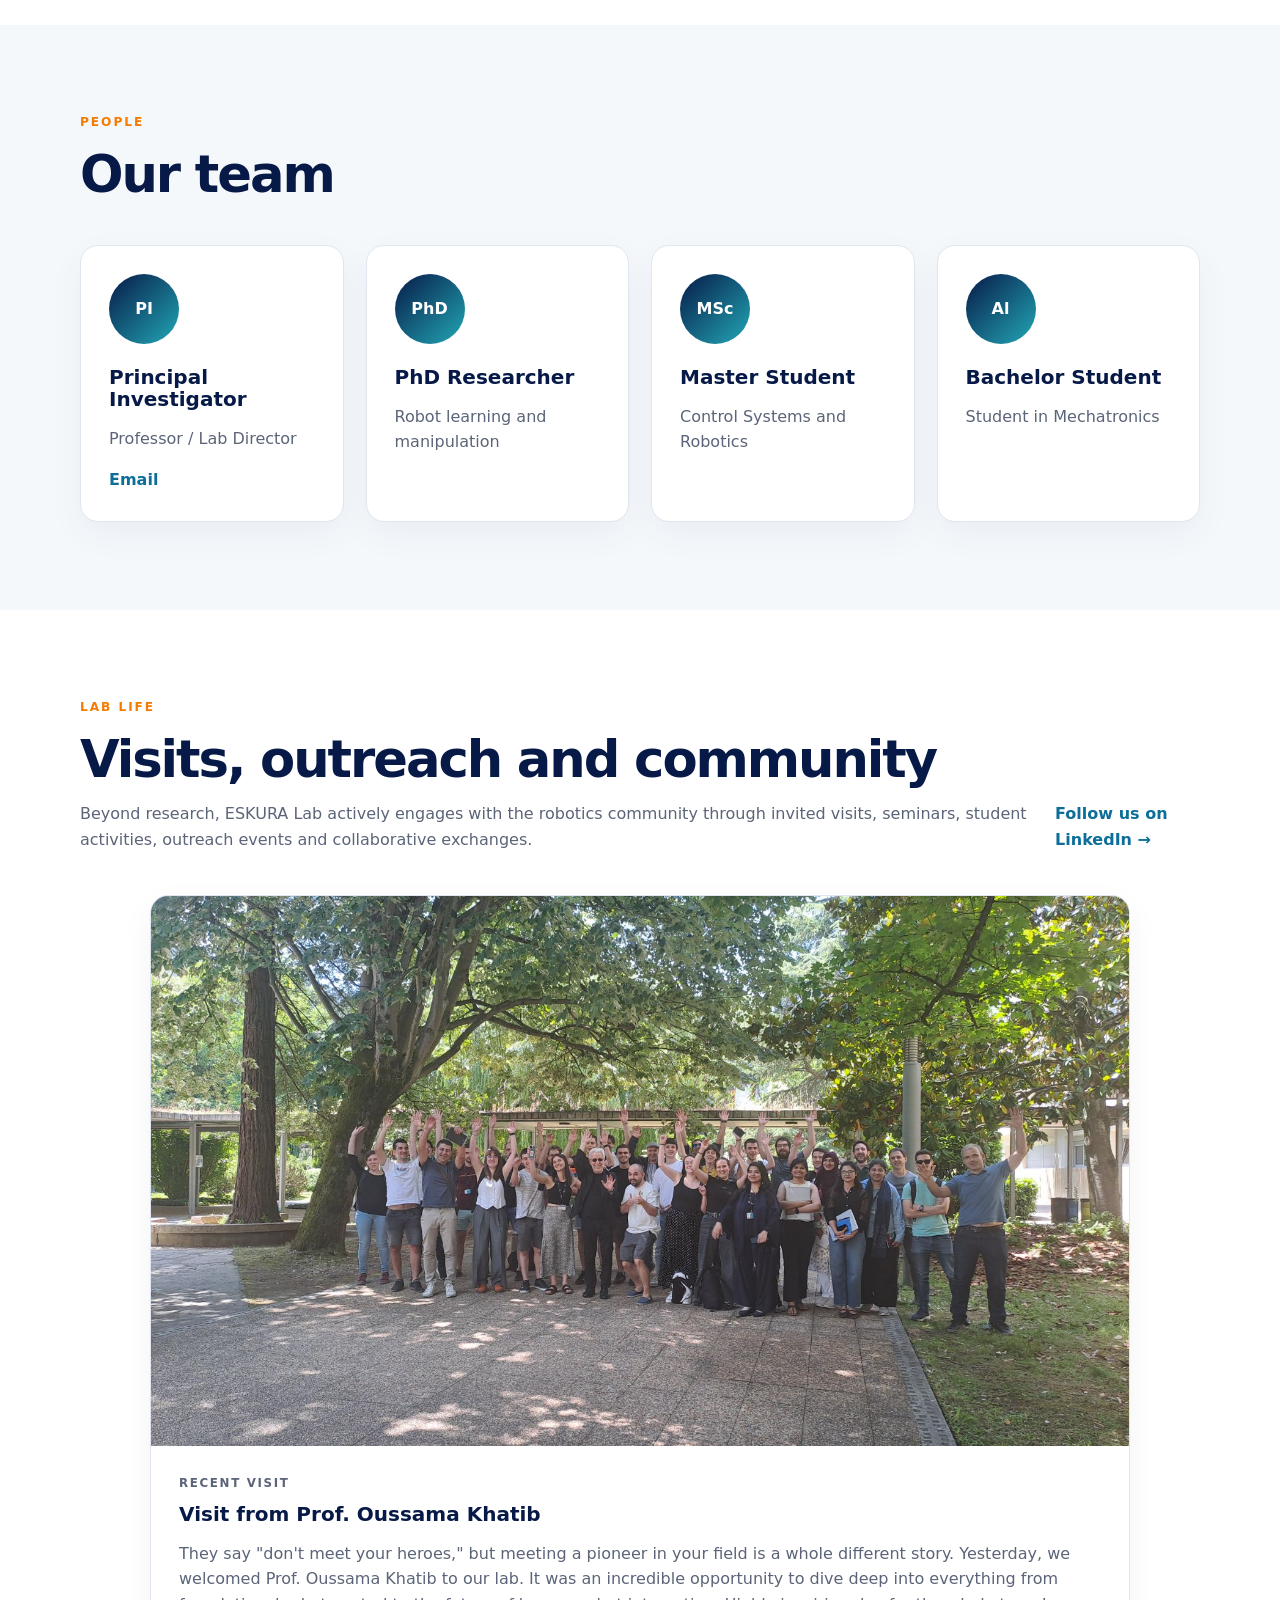
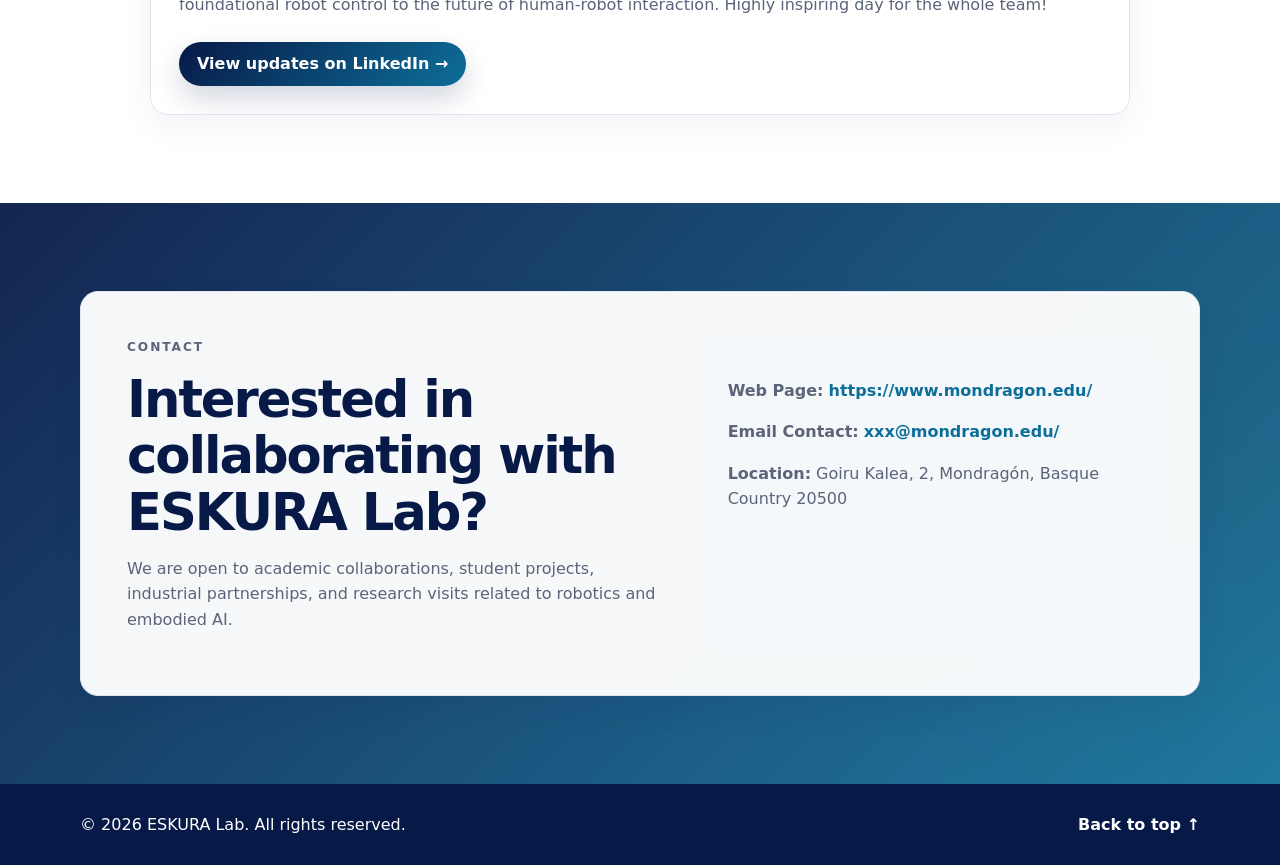
==== commit c12c8aa6: "Update index.html" ====
--- a/index.html
+++ b/index.html
@@ -106,80 +106,106 @@
       </div>
     </section>
 
-    <section id="projects" class="section-padding">
-      <div class="container">
-        <div class="section-heading split-heading">
-          <div>
-            <p class="section-kicker">Projects</p>
-            <h2>Featured projects</h2>
+  <section id="projects" class="section-padding">
+    <div class="container">
+      <div class="section-heading split-heading">
+        <div>
+          <p class="section-kicker">Projects</p>
+          <h2>Featured projects</h2>
+        </div>
+        <a class="text-link" href="mailto:your-email@your-university.edu">
+          Propose a collaboration →
+        </a>
+      </div>
+  
+      <div class="project-list">
+  
+        <article class="project-card">
+          <div class="project-meta">Active project</div>
+  
+          <h3>Point2Skill</h3>
+  
+          <p>
+            Interactive 3D Goal-Conditioned Diffusion Primitives for Robot Control.
+          </p>
+  
+          <ul class="tag-list" aria-label="Project tags">
+            <li>Robot learning</li>
+            <li>3D perception</li>
+          </ul>
+  
+          <div class="project-actions">
+            <a 
+              class="project-link" 
+              href="projects/point2skill/"
+            >
+              Learn more →
+            </a>
+  
+            <a 
+              class="project-link project-link-secondary" 
+              href="https://point2skill.github.io/Point2Skill-web/" 
+              target="_blank" 
+              rel="noopener noreferrer"
+            >
+              Project website ↗
+            </a>
           </div>
-          <a class="text-link" href="mailto:your-email@your-university.edu">Propose a collaboration →</a>
-        </div>
-
-        <div class="project-list">
-       <article class="project-card">
-      <div class="project-meta">Active project</div>
-    
-      <h3>Point2Skill</h3>
-    
-      <p>
-        Interactive 3D Goal-Conditioned Diffusion Primitives for Robot Control.
-      </p>
-    
-      <ul class="tag-list" aria-label="Project tags">
-        <li>Robot learning</li>
-        <li>3D perception</li>
-      </ul>
-    
-      <div class="project-actions">
-        <a 
-          class="project-link" 
-          href="projects/point2skill/"
-        >
-          Learn more →
-        </a>
-    
-        <a 
-          class="project-link project-link-secondary" 
-          href="https://point2skill.github.io/Point2Skill-web/" 
-          target="_blank" 
-          rel="noopener noreferrer"
-        >
-          Project website ↗
-        </a>
-      </div>
-    </article>
-
+        </article>
+  
+        <article class="project-card">
+          <div class="project-meta">Active project</div>
+  
+          <h3>Project - 2</h3>
+  
+          <p>
+            Deskripziñua.
+          </p>
+  
+          <ul class="tag-list" aria-label="Project tags">
+            <li>Manipulation</li>
+            <li>Perception</li>
+            <li>Planning</li>
+          </ul>
+  
           <div class="project-actions">
-            <a class="project-link" href="projects/project-2/">Learn more →</a>
+            <a 
+              class="project-link" 
+              href="projects/project-2/"
+            >
+              Learn more →
+            </a>
           </div>
-            <h3>Project - 2</h3>
-            <p>
-              Deskripziñua.
-            </p>
-            <ul class="tag-list" aria-label="Project tags">
-              <li>Manipulation</li>
-              <li>Perception</li>
-              <li>Planning</li>
-            </ul>
-          </article>
-
+        </article>
+  
+        <article class="project-card">
+          <div class="project-meta">Active project</div>
+  
+          <h3>Project - 3</h3>
+  
+          <p>
+            Deskrp.
+          </p>
+  
+          <ul class="tag-list" aria-label="Project tags">
+            <li>HRI</li>
+            <li>Teaching</li>
+            <li>Safety</li>
+          </ul>
+  
           <div class="project-actions">
-            <a class="project-link" href="projects/project-3/">Learn more →</a>
+            <a 
+              class="project-link" 
+              href="projects/project-3/"
+            >
+              Learn more →
+            </a>
           </div>
-            <h3>Project - 3 </h3>
-            <p>
-              Deskrp.
-            </p>
-            <ul class="tag-list" aria-label="Project tags">
-              <li>HRI</li>
-              <li>Teaching</li>
-              <li>Safety</li>
-            </ul>
-          </article>
-        </div>
-      </div>
-    </section>
+        </article>
+  
+      </div>
+    </div>
+  </section>
 
     <section id="people" class="section-padding section-muted">
       <div class="container">
--- a/assets/css/styles.css
+++ b/assets/css/styles.css
@@ -678,3 +678,75 @@
 .lab-life-single-card:hover .lab-life-single-image img {
   transform: scale(1.03);
 }
+.project-page-hero {
+  background:
+    radial-gradient(circle at top right, rgba(245, 124, 0, 0.10), transparent 34%),
+    radial-gradient(circle at 15% 20%, rgba(34, 168, 182, 0.12), transparent 30%),
+    linear-gradient(180deg, #ffffff 0%, #f8fbfd 100%);
+}
+
+.project-page-header {
+  max-width: 900px;
+  margin-top: 40px;
+}
+
+.project-page-header h1 {
+  font-size: clamp(3rem, 8vw, 5.8rem);
+  letter-spacing: -0.05em;
+}
+
+.project-page-subtitle {
+  max-width: 760px;
+  margin: 20px 0 0;
+  color: var(--color-muted);
+  font-size: clamp(1.2rem, 2vw, 1.55rem);
+  line-height: 1.5;
+}
+
+.project-detail-grid {
+  display: grid;
+  grid-template-columns: repeat(2, 1fr);
+  gap: 22px;
+}
+
+.project-detail-card,
+.project-wide-card {
+  border: 1px solid var(--color-border);
+  background: #fff;
+  border-radius: var(--radius-medium);
+  box-shadow: 0 12px 34px rgba(7, 25, 71, 0.05);
+}
+
+.project-detail-card {
+  padding: 34px;
+}
+
+.project-wide-card {
+  padding: 42px;
+}
+
+.project-detail-card p,
+.project-wide-card p {
+  color: var(--color-muted);
+}
+
+.project-link-secondary {
+  color: var(--color-navy);
+  background: #fff;
+  border: 1px solid var(--color-border);
+  box-shadow: none;
+}
+
+.project-link-secondary:hover {
+  box-shadow: 0 12px 28px rgba(7, 25, 71, 0.12);
+}
+
+@media (max-width: 820px) {
+  .project-detail-grid {
+    grid-template-columns: 1fr;
+  }
+
+  .project-wide-card {
+    padding: 30px;
+  }
+}
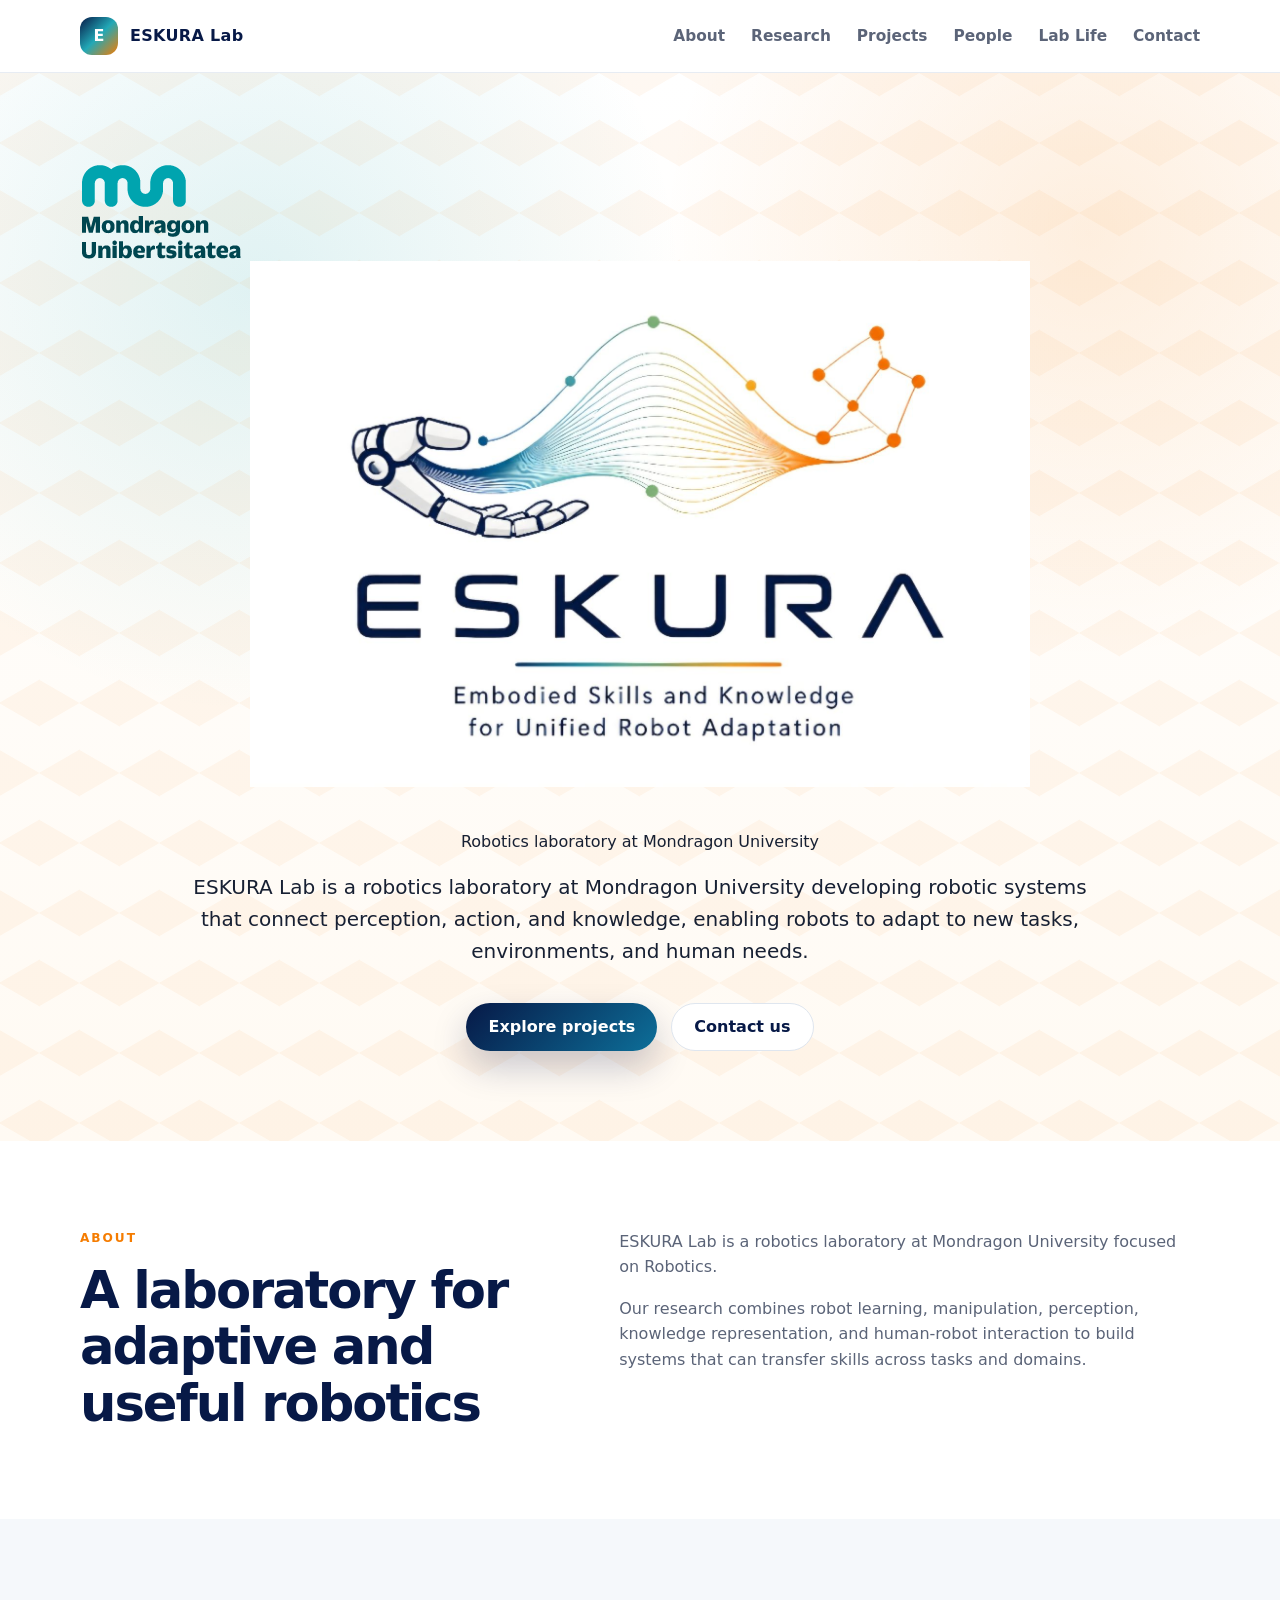
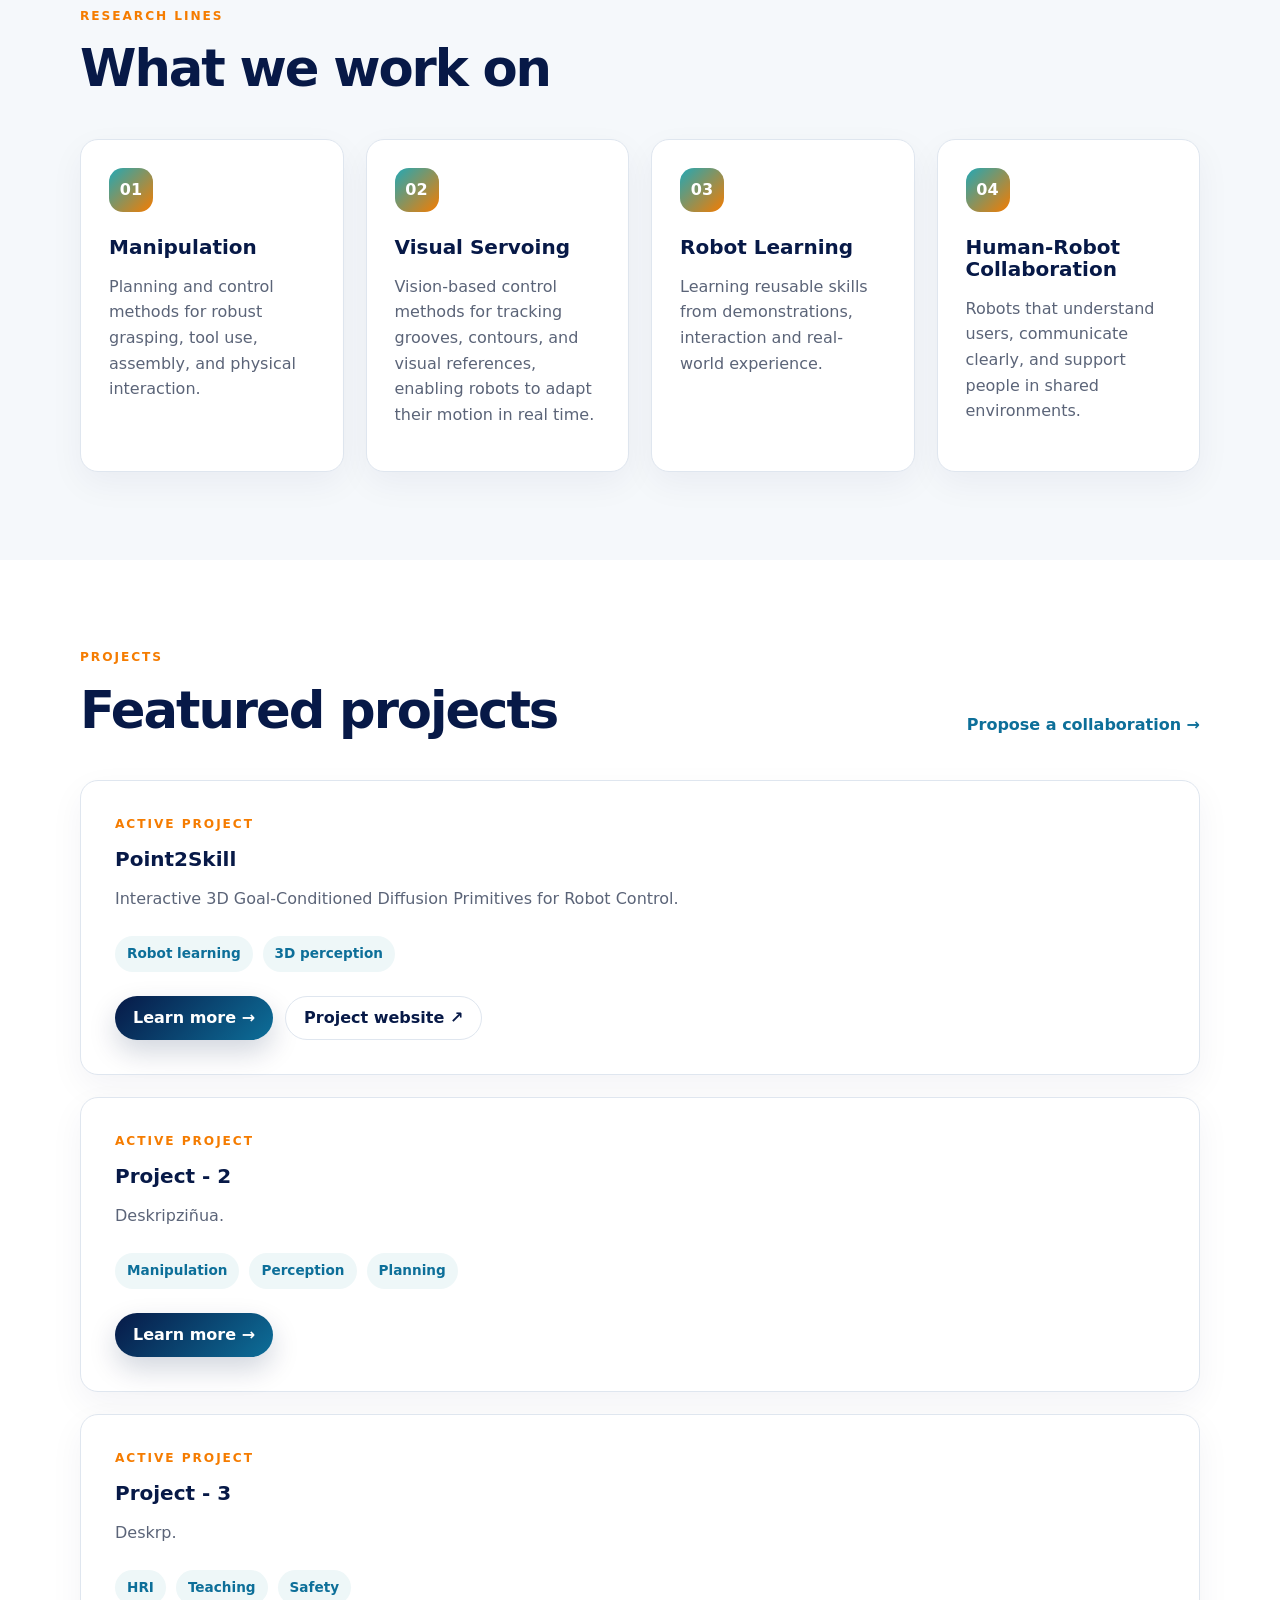
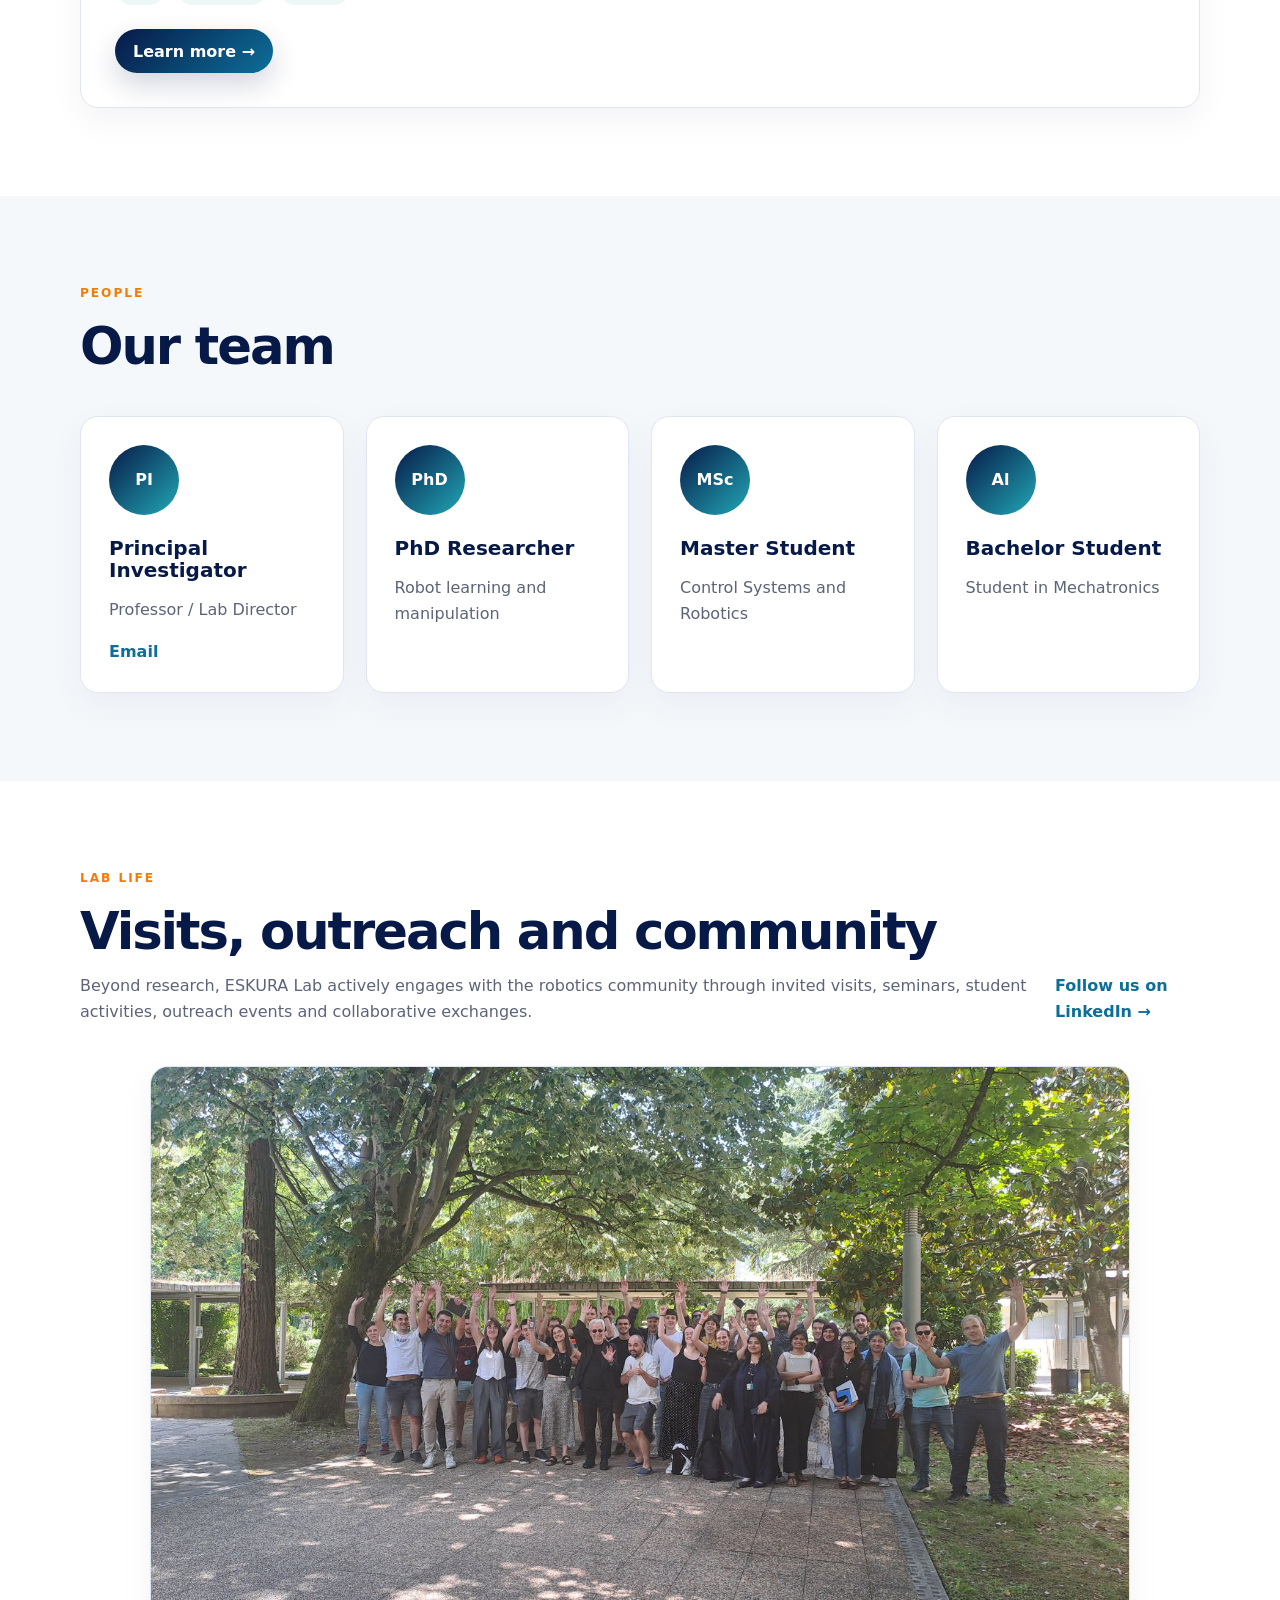
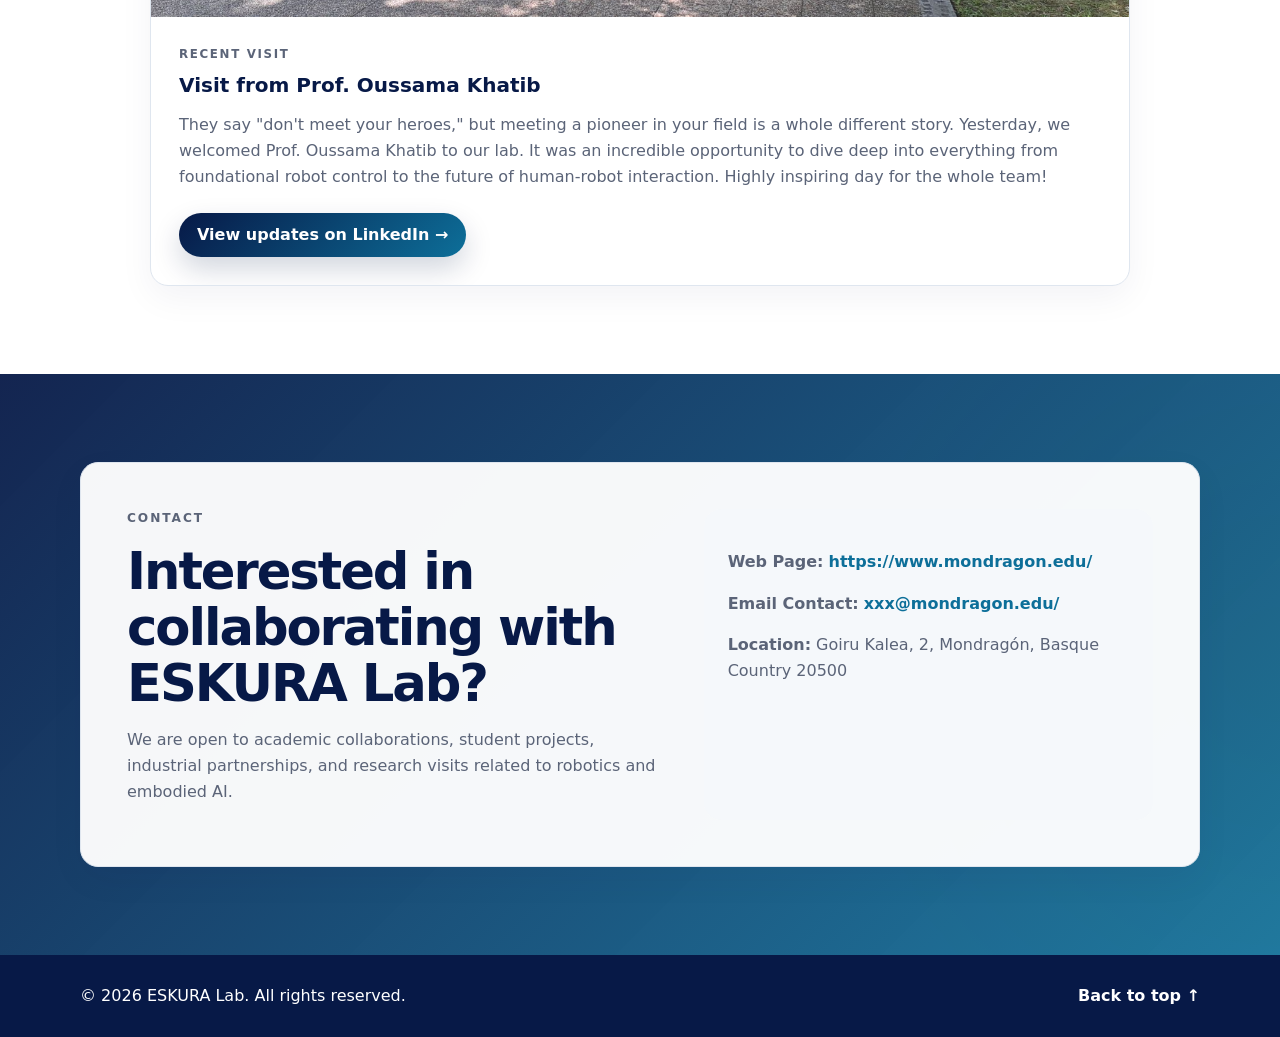
==== commit 1f9baa7a: "Update index.html" ====
--- a/index.html
+++ b/index.html
@@ -36,18 +36,36 @@
 
   <main id="home">
     <section class="hero hero-rail-style">
-  <div class="container hero-rail-content">
-    <div class="hero-main-logo" aria-label="ESKURA Lab logo">
-      <img 
-        src="assets/img/eskura-logo.jpeg" 
-        alt="ESKURA Lab — Embodied Skills and Knowledge for Unified Robot Adaptation" 
-      />
-    </div>
-
-    <p class="hero-description hero-description-centered">
-      ESKURA Lab develops robotic systems that connect perception, action, and knowledge,
-      enabling robots to adapt to new tasks, environments, and human needs.
-    </p>
+<div class="container hero-rail-content">
+  <a 
+    class="university-corner-logo" 
+    href="https://www.mondragon.edu/" 
+    target="_blank" 
+    rel="noopener noreferrer"
+    aria-label="Mondragon University website"
+  >
+    <img 
+      src="assets/img/Logo_Mondragon_Unibertsitatea.png" 
+      alt="Mondragon University logo" 
+    />
+  </a>
+
+  <div class="hero-main-logo" aria-label="ESKURA Lab logo">
+    <img 
+      src="assets/img/eskura-logo.jpeg" 
+      alt="ESKURA Lab — Embodied Skills and Knowledge for Unified Robot Adaptation" 
+    />
+  </div>
+
+  <p class="hero-affiliation">
+    Robotics laboratory at Mondragon University
+  </p>
+
+  <p class="hero-description hero-description-centered">
+    ESKURA Lab is a robotics laboratory at Mondragon University developing robotic
+    systems that connect perception, action, and knowledge, enabling robots to adapt
+    to new tasks, environments, and human needs.
+  </p>
 
     <div class="hero-actions hero-actions-centered">
       <a class="button primary" href="#projects">Explore projects</a>
@@ -64,7 +82,7 @@
         </div>
         <div class="section-copy">
           <p>
-            ESKURA Lab is a university robotics laboratory focused on Robotics.
+             ESKURA Lab is a robotics laboratory at Mondragon University focused on Robotics.
           </p>
           <p>
             Our research combines robot learning, manipulation, perception, knowledge representation,
--- a/assets/css/styles.css
+++ b/assets/css/styles.css
@@ -750,3 +750,77 @@
     padding: 30px;
   }
 }
+.project-actions {
+  display: flex;
+  flex-wrap: wrap;
+  gap: 12px;
+  margin-top: 24px;
+}
+```css
+.project-page-layout {
+  display: grid;
+  grid-template-columns: 0.95fr 1.05fr;
+  gap: 48px;
+  align-items: center;
+  margin-top: 40px;
+}
+
+.project-page-summary {
+  max-width: 760px;
+  margin: 22px 0 0;
+  color: var(--color-muted);
+  font-size: 1.05rem;
+}
+
+.project-page-media {
+  overflow: hidden;
+  max-width: 760px;
+  margin: 32px auto 0;
+  border: 1px solid var(--color-border);
+  border-radius: var(--radius-large);
+  background: #fff;
+  box-shadow: var(--shadow-soft);
+}
+
+.project-page-media video,
+.project-page-media img {
+  width: 100%;
+  height: auto;
+  display: block;
+  object-fit: contain;
+}
+
+.project-skill-grid {
+  display: grid;
+  grid-template-columns: repeat(4, 1fr);
+  gap: 22px;
+}
+
+.project-skill-card {
+  padding: 28px;
+  border: 1px solid var(--color-border);
+  background: #fff;
+  border-radius: var(--radius-medium);
+  box-shadow: 0 12px 34px rgba(7, 25, 71, 0.05);
+}
+
+.project-skill-card p {
+  color: var(--color-muted);
+}
+
+@media (max-width: 920px) {
+  .project-page-layout {
+    grid-template-columns: 1fr;
+  }
+
+  .project-skill-grid {
+    grid-template-columns: repeat(2, 1fr);
+  }
+}
+
+@media (max-width: 720px) {
+  .project-skill-grid {
+    grid-template-columns: 1fr;
+  }
+}
+```
